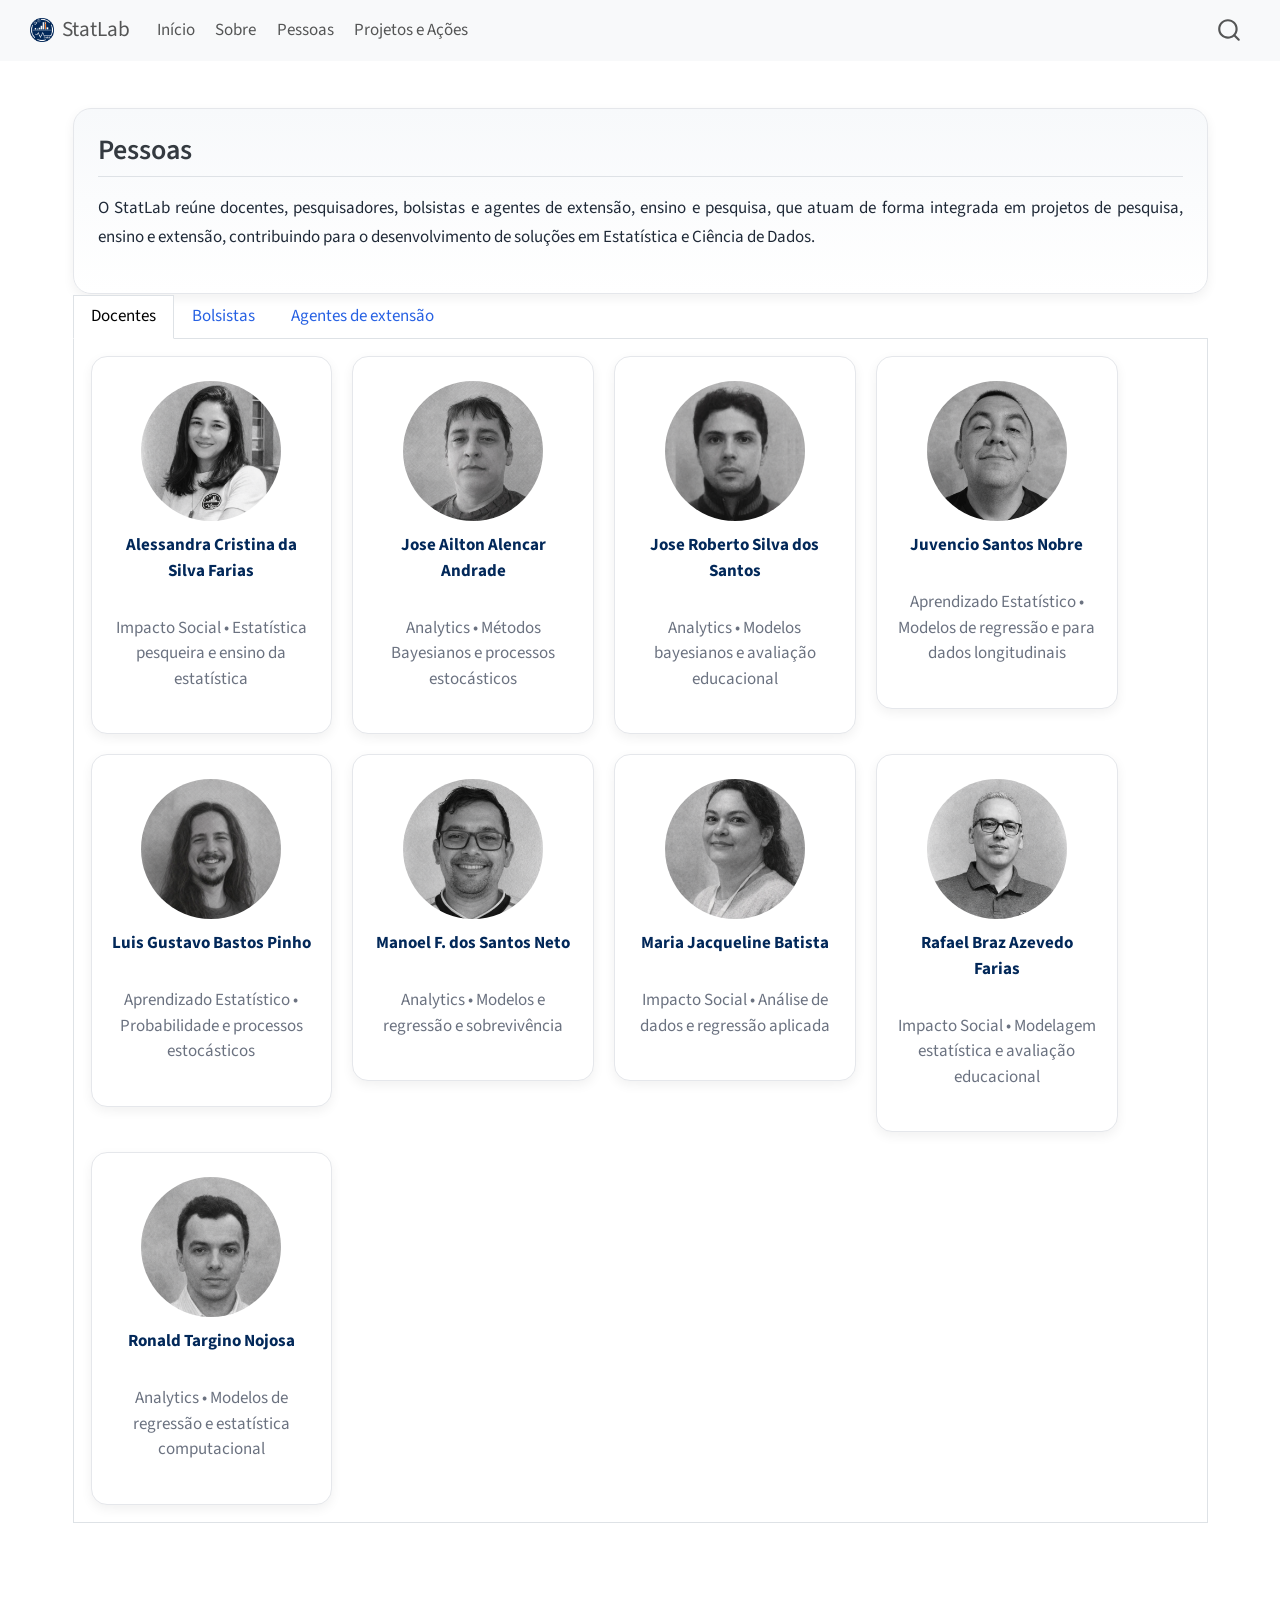
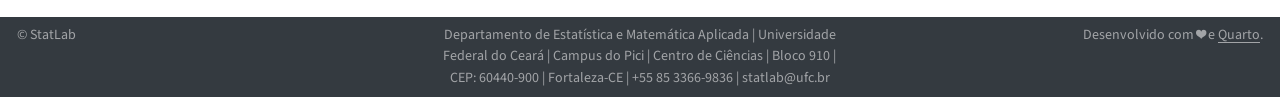
==== docs/pessoas/index.html @ c18453d3 "Projetos" ====
<!DOCTYPE html>
<html xmlns="http://www.w3.org/1999/xhtml" lang="pt" xml:lang="pt"><head>

<meta charset="utf-8">
<meta name="generator" content="quarto-1.8.23">

<meta name="viewport" content="width=device-width, initial-scale=1.0, user-scalable=yes">


<title>index – StatLab</title>
<style>
code{white-space: pre-wrap;}
span.smallcaps{font-variant: small-caps;}
div.columns{display: flex; gap: min(4vw, 1.5em);}
div.column{flex: auto; overflow-x: auto;}
div.hanging-indent{margin-left: 1.5em; text-indent: -1.5em;}
ul.task-list{list-style: none;}
ul.task-list li input[type="checkbox"] {
  width: 0.8em;
  margin: 0 0.8em 0.2em -1em; /* quarto-specific, see https://github.com/quarto-dev/quarto-cli/issues/4556 */ 
  vertical-align: middle;
}
</style>


<script src="../site_libs/quarto-nav/quarto-nav.js"></script>
<script src="../site_libs/quarto-nav/headroom.min.js"></script>
<script src="../site_libs/clipboard/clipboard.min.js"></script>
<script src="../site_libs/quarto-search/autocomplete.umd.js"></script>
<script src="../site_libs/quarto-search/fuse.min.js"></script>
<script src="../site_libs/quarto-search/quarto-search.js"></script>
<meta name="quarto:offset" content="../">
<link href="../StatLab_oficial.png" rel="icon" type="image/png">
<script src="../site_libs/quarto-html/quarto.js" type="module"></script>
<script src="../site_libs/quarto-html/tabsets/tabsets.js" type="module"></script>
<script src="../site_libs/quarto-html/axe/axe-check.js" type="module"></script>
<script src="../site_libs/quarto-html/popper.min.js"></script>
<script src="../site_libs/quarto-html/tippy.umd.min.js"></script>
<script src="../site_libs/quarto-html/anchor.min.js"></script>
<link href="../site_libs/quarto-html/tippy.css" rel="stylesheet">
<link href="../site_libs/quarto-html/quarto-syntax-highlighting-1fe81d0376b2c50856e68e651e390326.css" rel="stylesheet" id="quarto-text-highlighting-styles">
<script src="../site_libs/bootstrap/bootstrap.min.js"></script>
<link href="../site_libs/bootstrap/bootstrap-icons.css" rel="stylesheet">
<link href="../site_libs/bootstrap/bootstrap-e33620c5d4aaaa432088cc7e452d7606.min.css" rel="stylesheet" append-hash="true" id="quarto-bootstrap" data-mode="light">
<script id="quarto-search-options" type="application/json">{
  "location": "navbar",
  "copy-button": false,
  "collapse-after": 3,
  "panel-placement": "end",
  "type": "overlay",
  "limit": 50,
  "keyboard-shortcut": [
    "f",
    "/",
    "s"
  ],
  "show-item-context": false,
  "language": {
    "search-no-results-text": "Nenhum resultado",
    "search-matching-documents-text": "documentos correspondentes",
    "search-copy-link-title": "Copiar link para a busca",
    "search-hide-matches-text": "Esconder correspondências adicionais",
    "search-more-match-text": "mais correspondência neste documento",
    "search-more-matches-text": "mais correspondências neste documento",
    "search-clear-button-title": "Limpar",
    "search-text-placeholder": "",
    "search-detached-cancel-button-title": "Cancelar",
    "search-submit-button-title": "Enviar",
    "search-label": "Procurar"
  }
}</script>


<link rel="stylesheet" href="../styles.css">
</head>

<body class="nav-fixed quarto-light">

<div id="quarto-search-results"></div>
  <header id="quarto-header" class="headroom fixed-top">
    <nav class="navbar navbar-expand-lg " data-bs-theme="dark">
      <div class="navbar-container container-fluid">
      <div class="navbar-brand-container mx-auto">
    <a href="../index.html" class="navbar-brand navbar-brand-logo">
    <img src="../StatLab_oficial.png" alt="StatLab" class="navbar-logo light-content">
    <img src="../StatLab_oficial.png" alt="StatLab" class="navbar-logo dark-content">
    </a>
    <a class="navbar-brand" href="../index.html">
    <span class="navbar-title">StatLab</span>
    </a>
  </div>
            <div id="quarto-search" class="" title="Procurar"></div>
          <button class="navbar-toggler" type="button" data-bs-toggle="collapse" data-bs-target="#navbarCollapse" aria-controls="navbarCollapse" role="menu" aria-expanded="false" aria-label="Alternar de navegação" onclick="if (window.quartoToggleHeadroom) { window.quartoToggleHeadroom(); }">
  <span class="navbar-toggler-icon"></span>
</button>
          <div class="collapse navbar-collapse" id="navbarCollapse">
            <ul class="navbar-nav navbar-nav-scroll me-auto">
  <li class="nav-item">
    <a class="nav-link" href="../index.html"> 
<span class="menu-text">Início</span></a>
  </li>  
  <li class="nav-item">
    <a class="nav-link" href="../sobre/"> 
<span class="menu-text">Sobre</span></a>
  </li>  
  <li class="nav-item">
    <a class="nav-link" href="../pessoas/"> 
<span class="menu-text">Pessoas</span></a>
  </li>  
  <li class="nav-item">
    <a class="nav-link" href="../projects/"> 
<span class="menu-text">Projetos e Ações</span></a>
  </li>  
</ul>
          </div> <!-- /navcollapse -->
            <div class="quarto-navbar-tools">
</div>
      </div> <!-- /container-fluid -->
    </nav>
</header>
<!-- content -->
<div id="quarto-content" class="quarto-container page-columns page-rows-contents page-layout-full page-navbar">
<!-- sidebar -->
<!-- margin-sidebar -->
    
<!-- main -->
<main class="content column-page" id="quarto-document-content"><header id="title-block-header" class="quarto-title-block"></header>




<section id="pessoas" class="level2 bloco-destaque">
<h2 class="anchored" data-anchor-id="pessoas">Pessoas</h2>
<p id="para2">
O StatLab reúne docentes, pesquisadores, bolsistas e agentes de extensão, ensino e pesquisa, que atuam de forma integrada em projetos de pesquisa, ensino e extensão, contribuindo para o desenvolvimento de soluções em Estatística e Ciência de Dados.
</p>
</section>
<div class="tabset-margin-container"></div><div class="panel-tabset">
<ul class="nav nav-tabs" role="tablist"><li class="nav-item" role="presentation"><a class="nav-link active" id="tabset-1-1-tab" data-bs-toggle="tab" data-bs-target="#tabset-1-1" role="tab" aria-controls="tabset-1-1" aria-selected="true" href="">Docentes</a></li><li class="nav-item" role="presentation"><a class="nav-link" id="tabset-1-2-tab" data-bs-toggle="tab" data-bs-target="#tabset-1-2" role="tab" aria-controls="tabset-1-2" aria-selected="false" href="">Bolsistas</a></li><li class="nav-item" role="presentation"><a class="nav-link" id="tabset-1-3-tab" data-bs-toggle="tab" data-bs-target="#tabset-1-3" role="tab" aria-controls="tabset-1-3" aria-selected="false" href="">Agentes de extensão</a></li></ul>
<div class="tab-content">
<div id="tabset-1-1" class="tab-pane active" role="tabpanel" aria-labelledby="tabset-1-1-tab">
<div class="grid">
<div class="g-col-3 membro-card">
<p><img src="images/Alessandra_PB.png" class="img-fluid" style="width:100.0%"> <strong>Alessandra Cristina da Silva Farias</strong><br>
Impacto Social • Estatística pesqueira e ensino da estatística</p>
</div>
<div class="g-col-3 membro-card">
<p><img src="images/Ailton_PB.png" class="img-fluid" style="width:100.0%"> <strong>Jose Ailton Alencar Andrade</strong><br>
Analytics • Métodos Bayesianos e processos estocásticos</p>
</div>
<div class="g-col-3 membro-card">
<p><img src="images/Roberto_PB.png" class="img-fluid" style="width:100.0%"> <strong>Jose Roberto Silva dos Santos</strong><br>
Analytics • Modelos bayesianos e avaliação educacional</p>
</div>
<div class="g-col-3 membro-card">
<p><img src="images/Juvencio_PB.png" class="img-fluid" style="width:100.0%"> <strong>Juvencio Santos Nobre</strong><br>
Aprendizado Estatístico • Modelos de regressão e para dados longitudinais</p>
</div>
<div class="g-col-3 membro-card">
<p><img src="images/Gustavo_PB.png" class="img-fluid" style="width:100.0%"> <strong>Luis Gustavo Bastos Pinho</strong><br>
Aprendizado Estatístico • Probabilidade e processos estocásticos</p>
</div>
<div class="g-col-3 membro-card">
<p><img src="images/Manoel_PB.png" class="img-fluid" style="width:100.0%"> <strong>Manoel F. dos Santos Neto</strong><br>
Analytics • Modelos e regressão e sobrevivência</p>
</div>
<div class="g-col-3 membro-card">
<p><img src="images/Jacqueline_PB.png" class="img-fluid" style="width:100.0%"> <strong>Maria Jacqueline Batista</strong><br>
Impacto Social • Análise de dados e regressão aplicada</p>
</div>
<div class="g-col-3 membro-card">
<p><img src="images/Rafael_PB.png" class="img-fluid" style="width:100.0%"> <strong>Rafael Braz Azevedo Farias</strong><br>
Impacto Social • Modelagem estatística e avaliação educacional</p>
</div>
<div class="g-col-3 membro-card">
<p><img src="images/Ronald_PB.png" class="img-fluid" style="width:100.0%"> <strong>Ronald Targino Nojosa</strong><br>
Analytics • Modelos de regressão e estatística computacional</p>
</div>
</div>
</div>
<div id="tabset-1-2" class="tab-pane" role="tabpanel" aria-labelledby="tabset-1-2-tab">
<div class="grid">
<div class="g-col-3 membro-card">
<p><img src="images/fotopadrao.png" class="img-fluid" style="width:100.0%"> <strong>Nome do aluno 1</strong><br>
Bolsista • Projeto</p>
</div>
<div class="g-col-3 membro-card">
<p><img src="images/fotopadrao.png" class="img-fluid" style="width:100.0%"> <strong>Nome do aluno 2</strong><br>
Bolsista • Projeto</p>
</div>
<div class="g-col-3 membro-card">
<p><img src="images/fotopadrao.png" class="img-fluid" style="width:100.0%"> <strong>Nome do aluno 3</strong><br>
Bolsista • Projeto</p>
</div>
<div class="g-col-3 membro-card">
<p><img src="images/fotopadrao.png" class="img-fluid" style="width:100.0%"> <strong>Nome do aluno 4</strong><br>
Bolsista • Projeto</p>
</div>
</div>
</div>
<div id="tabset-1-3" class="tab-pane" role="tabpanel" aria-labelledby="tabset-1-3-tab">
<div class="grid">
<div class="g-col-3 membro-card">
<p><img src="images/fotopadrao.png" class="img-fluid" style="width:100.0%"> <strong>Nome agente 1</strong><br>
Colaborador</p>
</div>
<div class="g-col-3 membro-card">
<p><img src="images/fotopadrao.png" class="img-fluid" style="width:100.0%"> <strong>Nome agente 2</strong><br>
Agente</p>
</div>
<div class="g-col-3 membro-card">
<p><img src="images/fotopadrao.png" class="img-fluid" style="width:100.0%"> <strong>Nome agente 3</strong><br>
Agente</p>
</div>
<div class="g-col-3 membro-card">
<p><img src="images/fotopadrao.png" class="img-fluid" style="width:100.0%"> <strong>Nome agente 4</strong><br>
Agente</p>
</div>
</div>
</div>
</div>
</div>



</main> <!-- /main -->
<script id="quarto-html-after-body" type="application/javascript">
  window.document.addEventListener("DOMContentLoaded", function (event) {
    const icon = "";
    const anchorJS = new window.AnchorJS();
    anchorJS.options = {
      placement: 'right',
      icon: icon
    };
    anchorJS.add('.anchored');
    const isCodeAnnotation = (el) => {
      for (const clz of el.classList) {
        if (clz.startsWith('code-annotation-')) {                     
          return true;
        }
      }
      return false;
    }
    const onCopySuccess = function(e) {
      // button target
      const button = e.trigger;
      // don't keep focus
      button.blur();
      // flash "checked"
      button.classList.add('code-copy-button-checked');
      var currentTitle = button.getAttribute("title");
      button.setAttribute("title", "Copiada");
      let tooltip;
      if (window.bootstrap) {
        button.setAttribute("data-bs-toggle", "tooltip");
        button.setAttribute("data-bs-placement", "left");
        button.setAttribute("data-bs-title", "Copiada");
        tooltip = new bootstrap.Tooltip(button, 
          { trigger: "manual", 
            customClass: "code-copy-button-tooltip",
            offset: [0, -8]});
        tooltip.show();    
      }
      setTimeout(function() {
        if (tooltip) {
          tooltip.hide();
          button.removeAttribute("data-bs-title");
          button.removeAttribute("data-bs-toggle");
          button.removeAttribute("data-bs-placement");
        }
        button.setAttribute("title", currentTitle);
        button.classList.remove('code-copy-button-checked');
      }, 1000);
      // clear code selection
      e.clearSelection();
    }
    const getTextToCopy = function(trigger) {
      const outerScaffold = trigger.parentElement.cloneNode(true);
      const codeEl = outerScaffold.querySelector('code');
      for (const childEl of codeEl.children) {
        if (isCodeAnnotation(childEl)) {
          childEl.remove();
        }
      }
      return codeEl.innerText;
    }
    const clipboard = new window.ClipboardJS('.code-copy-button:not([data-in-quarto-modal])', {
      text: getTextToCopy
    });
    clipboard.on('success', onCopySuccess);
    if (window.document.getElementById('quarto-embedded-source-code-modal')) {
      const clipboardModal = new window.ClipboardJS('.code-copy-button[data-in-quarto-modal]', {
        text: getTextToCopy,
        container: window.document.getElementById('quarto-embedded-source-code-modal')
      });
      clipboardModal.on('success', onCopySuccess);
    }
      var localhostRegex = new RegExp(/^(?:http|https):\/\/localhost\:?[0-9]*\//);
      var mailtoRegex = new RegExp(/^mailto:/);
        var filterRegex = new RegExp('/' + window.location.host + '/');
      var isInternal = (href) => {
          return filterRegex.test(href) || localhostRegex.test(href) || mailtoRegex.test(href);
      }
      // Inspect non-navigation links and adorn them if external
     var links = window.document.querySelectorAll('a[href]:not(.nav-link):not(.navbar-brand):not(.toc-action):not(.sidebar-link):not(.sidebar-item-toggle):not(.pagination-link):not(.no-external):not([aria-hidden]):not(.dropdown-item):not(.quarto-navigation-tool):not(.about-link)');
      for (var i=0; i<links.length; i++) {
        const link = links[i];
        if (!isInternal(link.href)) {
          // undo the damage that might have been done by quarto-nav.js in the case of
          // links that we want to consider external
          if (link.dataset.originalHref !== undefined) {
            link.href = link.dataset.originalHref;
          }
        }
      }
    function tippyHover(el, contentFn, onTriggerFn, onUntriggerFn) {
      const config = {
        allowHTML: true,
        maxWidth: 500,
        delay: 100,
        arrow: false,
        appendTo: function(el) {
            return el.parentElement;
        },
        interactive: true,
        interactiveBorder: 10,
        theme: 'quarto',
        placement: 'bottom-start',
      };
      if (contentFn) {
        config.content = contentFn;
      }
      if (onTriggerFn) {
        config.onTrigger = onTriggerFn;
      }
      if (onUntriggerFn) {
        config.onUntrigger = onUntriggerFn;
      }
      window.tippy(el, config); 
    }
    const noterefs = window.document.querySelectorAll('a[role="doc-noteref"]');
    for (var i=0; i<noterefs.length; i++) {
      const ref = noterefs[i];
      tippyHover(ref, function() {
        // use id or data attribute instead here
        let href = ref.getAttribute('data-footnote-href') || ref.getAttribute('href');
        try { href = new URL(href).hash; } catch {}
        const id = href.replace(/^#\/?/, "");
        const note = window.document.getElementById(id);
        if (note) {
          return note.innerHTML;
        } else {
          return "";
        }
      });
    }
    const xrefs = window.document.querySelectorAll('a.quarto-xref');
    const processXRef = (id, note) => {
      // Strip column container classes
      const stripColumnClz = (el) => {
        el.classList.remove("page-full", "page-columns");
        if (el.children) {
          for (const child of el.children) {
            stripColumnClz(child);
          }
        }
      }
      stripColumnClz(note)
      if (id === null || id.startsWith('sec-')) {
        // Special case sections, only their first couple elements
        const container = document.createElement("div");
        if (note.children && note.children.length > 2) {
          container.appendChild(note.children[0].cloneNode(true));
          for (let i = 1; i < note.children.length; i++) {
            const child = note.children[i];
            if (child.tagName === "P" && child.innerText === "") {
              continue;
            } else {
              container.appendChild(child.cloneNode(true));
              break;
            }
          }
          if (window.Quarto?.typesetMath) {
            window.Quarto.typesetMath(container);
          }
          return container.innerHTML
        } else {
          if (window.Quarto?.typesetMath) {
            window.Quarto.typesetMath(note);
          }
          return note.innerHTML;
        }
      } else {
        // Remove any anchor links if they are present
        const anchorLink = note.querySelector('a.anchorjs-link');
        if (anchorLink) {
          anchorLink.remove();
        }
        if (window.Quarto?.typesetMath) {
          window.Quarto.typesetMath(note);
        }
        if (note.classList.contains("callout")) {
          return note.outerHTML;
        } else {
          return note.innerHTML;
        }
      }
    }
    for (var i=0; i<xrefs.length; i++) {
      const xref = xrefs[i];
      tippyHover(xref, undefined, function(instance) {
        instance.disable();
        let url = xref.getAttribute('href');
        let hash = undefined; 
        if (url.startsWith('#')) {
          hash = url;
        } else {
          try { hash = new URL(url).hash; } catch {}
        }
        if (hash) {
          const id = hash.replace(/^#\/?/, "");
          const note = window.document.getElementById(id);
          if (note !== null) {
            try {
              const html = processXRef(id, note.cloneNode(true));
              instance.setContent(html);
            } finally {
              instance.enable();
              instance.show();
            }
          } else {
            // See if we can fetch this
            fetch(url.split('#')[0])
            .then(res => res.text())
            .then(html => {
              const parser = new DOMParser();
              const htmlDoc = parser.parseFromString(html, "text/html");
              const note = htmlDoc.getElementById(id);
              if (note !== null) {
                const html = processXRef(id, note);
                instance.setContent(html);
              } 
            }).finally(() => {
              instance.enable();
              instance.show();
            });
          }
        } else {
          // See if we can fetch a full url (with no hash to target)
          // This is a special case and we should probably do some content thinning / targeting
          fetch(url)
          .then(res => res.text())
          .then(html => {
            const parser = new DOMParser();
            const htmlDoc = parser.parseFromString(html, "text/html");
            const note = htmlDoc.querySelector('main.content');
            if (note !== null) {
              // This should only happen for chapter cross references
              // (since there is no id in the URL)
              // remove the first header
              if (note.children.length > 0 && note.children[0].tagName === "HEADER") {
                note.children[0].remove();
              }
              const html = processXRef(null, note);
              instance.setContent(html);
            } 
          }).finally(() => {
            instance.enable();
            instance.show();
          });
        }
      }, function(instance) {
      });
    }
        let selectedAnnoteEl;
        const selectorForAnnotation = ( cell, annotation) => {
          let cellAttr = 'data-code-cell="' + cell + '"';
          let lineAttr = 'data-code-annotation="' +  annotation + '"';
          const selector = 'span[' + cellAttr + '][' + lineAttr + ']';
          return selector;
        }
        const selectCodeLines = (annoteEl) => {
          const doc = window.document;
          const targetCell = annoteEl.getAttribute("data-target-cell");
          const targetAnnotation = annoteEl.getAttribute("data-target-annotation");
          const annoteSpan = window.document.querySelector(selectorForAnnotation(targetCell, targetAnnotation));
          const lines = annoteSpan.getAttribute("data-code-lines").split(",");
          const lineIds = lines.map((line) => {
            return targetCell + "-" + line;
          })
          let top = null;
          let height = null;
          let parent = null;
          if (lineIds.length > 0) {
              //compute the position of the single el (top and bottom and make a div)
              const el = window.document.getElementById(lineIds[0]);
              top = el.offsetTop;
              height = el.offsetHeight;
              parent = el.parentElement.parentElement;
            if (lineIds.length > 1) {
              const lastEl = window.document.getElementById(lineIds[lineIds.length - 1]);
              const bottom = lastEl.offsetTop + lastEl.offsetHeight;
              height = bottom - top;
            }
            if (top !== null && height !== null && parent !== null) {
              // cook up a div (if necessary) and position it 
              let div = window.document.getElementById("code-annotation-line-highlight");
              if (div === null) {
                div = window.document.createElement("div");
                div.setAttribute("id", "code-annotation-line-highlight");
                div.style.position = 'absolute';
                parent.appendChild(div);
              }
              div.style.top = top - 2 + "px";
              div.style.height = height + 4 + "px";
              div.style.left = 0;
              let gutterDiv = window.document.getElementById("code-annotation-line-highlight-gutter");
              if (gutterDiv === null) {
                gutterDiv = window.document.createElement("div");
                gutterDiv.setAttribute("id", "code-annotation-line-highlight-gutter");
                gutterDiv.style.position = 'absolute';
                const codeCell = window.document.getElementById(targetCell);
                const gutter = codeCell.querySelector('.code-annotation-gutter');
                gutter.appendChild(gutterDiv);
              }
              gutterDiv.style.top = top - 2 + "px";
              gutterDiv.style.height = height + 4 + "px";
            }
            selectedAnnoteEl = annoteEl;
          }
        };
        const unselectCodeLines = () => {
          const elementsIds = ["code-annotation-line-highlight", "code-annotation-line-highlight-gutter"];
          elementsIds.forEach((elId) => {
            const div = window.document.getElementById(elId);
            if (div) {
              div.remove();
            }
          });
          selectedAnnoteEl = undefined;
        };
          // Handle positioning of the toggle
      window.addEventListener(
        "resize",
        throttle(() => {
          elRect = undefined;
          if (selectedAnnoteEl) {
            selectCodeLines(selectedAnnoteEl);
          }
        }, 10)
      );
      function throttle(fn, ms) {
      let throttle = false;
      let timer;
        return (...args) => {
          if(!throttle) { // first call gets through
              fn.apply(this, args);
              throttle = true;
          } else { // all the others get throttled
              if(timer) clearTimeout(timer); // cancel #2
              timer = setTimeout(() => {
                fn.apply(this, args);
                timer = throttle = false;
              }, ms);
          }
        };
      }
        // Attach click handler to the DT
        const annoteDls = window.document.querySelectorAll('dt[data-target-cell]');
        for (const annoteDlNode of annoteDls) {
          annoteDlNode.addEventListener('click', (event) => {
            const clickedEl = event.target;
            if (clickedEl !== selectedAnnoteEl) {
              unselectCodeLines();
              const activeEl = window.document.querySelector('dt[data-target-cell].code-annotation-active');
              if (activeEl) {
                activeEl.classList.remove('code-annotation-active');
              }
              selectCodeLines(clickedEl);
              clickedEl.classList.add('code-annotation-active');
            } else {
              // Unselect the line
              unselectCodeLines();
              clickedEl.classList.remove('code-annotation-active');
            }
          });
        }
    const findCites = (el) => {
      const parentEl = el.parentElement;
      if (parentEl) {
        const cites = parentEl.dataset.cites;
        if (cites) {
          return {
            el,
            cites: cites.split(' ')
          };
        } else {
          return findCites(el.parentElement)
        }
      } else {
        return undefined;
      }
    };
    var bibliorefs = window.document.querySelectorAll('a[role="doc-biblioref"]');
    for (var i=0; i<bibliorefs.length; i++) {
      const ref = bibliorefs[i];
      const citeInfo = findCites(ref);
      if (citeInfo) {
        tippyHover(citeInfo.el, function() {
          var popup = window.document.createElement('div');
          citeInfo.cites.forEach(function(cite) {
            var citeDiv = window.document.createElement('div');
            citeDiv.classList.add('hanging-indent');
            citeDiv.classList.add('csl-entry');
            var biblioDiv = window.document.getElementById('ref-' + cite);
            if (biblioDiv) {
              citeDiv.innerHTML = biblioDiv.innerHTML;
            }
            popup.appendChild(citeDiv);
          });
          return popup.innerHTML;
        });
      }
    }
  });
  </script>
</div> <!-- /content -->
<footer class="footer">
  <div class="nav-footer">
    <div class="nav-footer-left">
<p>© StatLab</p>
</div>   
    <div class="nav-footer-center">
<p>Departamento de Estatística e Matemática Aplicada | Universidade Federal do Ceará | Campus do Pici | Centro de Ciências | Bloco 910 | CEP: 60440-900 | Fortaleza-CE | +55 85 3366-9836 | statlab@ufc.br</p>
</div>
    <div class="nav-footer-right">
<p>Desenvolvido com ❤️ e <a href="https://quarto.org/">Quarto</a>.</p>
</div>
  </div>
</footer>




</body></html>
---- docs/site_libs/quarto-html/tippy.css ----
.tippy-box[data-animation=fade][data-state=hidden]{opacity:0}[data-tippy-root]{max-width:calc(100vw - 10px)}.tippy-box{position:relative;background-color:#333;color:#fff;border-radius:4px;font-size:14px;line-height:1.4;white-space:normal;outline:0;transition-property:transform,visibility,opacity}.tippy-box[data-placement^=top]>.tippy-arrow{bottom:0}.tippy-box[data-placement^=top]>.tippy-arrow:before{bottom:-7px;left:0;border-width:8px 8px 0;border-top-color:initial;transform-origin:center top}.tippy-box[data-placement^=bottom]>.tippy-arrow{top:0}.tippy-box[data-placement^=bottom]>.tippy-arrow:before{top:-7px;left:0;border-width:0 8px 8px;border-bottom-color:initial;transform-origin:center bottom}.tippy-box[data-placement^=left]>.tippy-arrow{right:0}.tippy-box[data-placement^=left]>.tippy-arrow:before{border-width:8px 0 8px 8px;border-left-color:initial;right:-7px;transform-origin:center left}.tippy-box[data-placement^=right]>.tippy-arrow{left:0}.tippy-box[data-placement^=right]>.tippy-arrow:before{left:-7px;border-width:8px 8px 8px 0;border-right-color:initial;transform-origin:center right}.tippy-box[data-inertia][data-state=visible]{transition-timing-function:cubic-bezier(.54,1.5,.38,1.11)}.tippy-arrow{width:16px;height:16px;color:#333}.tippy-arrow:before{content:"";position:absolute;border-color:transparent;border-style:solid}.tippy-content{position:relative;padding:5px 9px;z-index:1}
---- docs/site_libs/quarto-html/quarto-syntax-highlighting-1fe81d0376b2c50856e68e651e390326.css ----
/* quarto syntax highlight colors */
:root {
  --quarto-hl-ot-color: #003B4F;
  --quarto-hl-at-color: #657422;
  --quarto-hl-ss-color: #20794D;
  --quarto-hl-an-color: #5E5E5E;
  --quarto-hl-fu-color: #4758AB;
  --quarto-hl-st-color: #20794D;
  --quarto-hl-cf-color: #003B4F;
  --quarto-hl-op-color: #5E5E5E;
  --quarto-hl-er-color: #AD0000;
  --quarto-hl-bn-color: #AD0000;
  --quarto-hl-al-color: #AD0000;
  --quarto-hl-va-color: #111111;
  --quarto-hl-bu-color: inherit;
  --quarto-hl-ex-color: inherit;
  --quarto-hl-pp-color: #AD0000;
  --quarto-hl-in-color: #5E5E5E;
  --quarto-hl-vs-color: #20794D;
  --quarto-hl-wa-color: #5E5E5E;
  --quarto-hl-do-color: #5E5E5E;
  --quarto-hl-im-color: #00769E;
  --quarto-hl-ch-color: #20794D;
  --quarto-hl-dt-color: #AD0000;
  --quarto-hl-fl-color: #AD0000;
  --quarto-hl-co-color: #5E5E5E;
  --quarto-hl-cv-color: #5E5E5E;
  --quarto-hl-cn-color: #8f5902;
  --quarto-hl-sc-color: #5E5E5E;
  --quarto-hl-dv-color: #AD0000;
  --quarto-hl-kw-color: #003B4F;
}

/* other quarto variables */
:root {
  --quarto-font-monospace: SFMono-Regular, Menlo, Monaco, Consolas, "Liberation Mono", "Courier New", monospace;
}

/* syntax highlight based on Pandoc's rules */
pre > code.sourceCode > span {
  color: #003B4F;
}

code.sourceCode > span {
  color: #003B4F;
}

div.sourceCode,
div.sourceCode pre.sourceCode {
  color: #003B4F;
}

/* Normal */
code span {
  color: #003B4F;
}

/* Alert */
code span.al {
  color: #AD0000;
  font-style: inherit;
}

/* Annotation */
code span.an {
  color: #5E5E5E;
  font-style: inherit;
}

/* Attribute */
code span.at {
  color: #657422;
  font-style: inherit;
}

/* BaseN */
code span.bn {
  color: #AD0000;
  font-style: inherit;
}

/* BuiltIn */
code span.bu {
  font-style: inherit;
}

/* ControlFlow */
code span.cf {
  color: #003B4F;
  font-weight: bold;
  font-style: inherit;
}

/* Char */
code span.ch {
  color: #20794D;
  font-style: inherit;
}

/* Constant */
code span.cn {
  color: #8f5902;
  font-style: inherit;
}

/* Comment */
code span.co {
  color: #5E5E5E;
  font-style: inherit;
}

/* CommentVar */
code span.cv {
  color: #5E5E5E;
  font-style: italic;
}

/* Documentation */
code span.do {
  color: #5E5E5E;
  font-style: italic;
}

/* DataType */
code span.dt {
  color: #AD0000;
  font-style: inherit;
}

/* DecVal */
code span.dv {
  color: #AD0000;
  font-style: inherit;
}

/* Error */
code span.er {
  color: #AD0000;
  font-style: inherit;
}

/* Extension */
code span.ex {
  font-style: inherit;
}

/* Float */
code span.fl {
  color: #AD0000;
  font-style: inherit;
}

/* Function */
code span.fu {
  color: #4758AB;
  font-style: inherit;
}

/* Import */
code span.im {
  color: #00769E;
  font-style: inherit;
}

/* Information */
code span.in {
  color: #5E5E5E;
  font-style: inherit;
}

/* Keyword */
code span.kw {
  color: #003B4F;
  font-weight: bold;
  font-style: inherit;
}

/* Operator */
code span.op {
  color: #5E5E5E;
  font-style: inherit;
}

/* Other */
code span.ot {
  color: #003B4F;
  font-style: inherit;
}

/* Preprocessor */
code span.pp {
  color: #AD0000;
  font-style: inherit;
}

/* SpecialChar */
code span.sc {
  color: #5E5E5E;
  font-style: inherit;
}

/* SpecialString */
code span.ss {
  color: #20794D;
  font-style: inherit;
}

/* String */
code span.st {
  color: #20794D;
  font-style: inherit;
}

/* Variable */
code span.va {
  color: #111111;
  font-style: inherit;
}

/* VerbatimString */
code span.vs {
  color: #20794D;
  font-style: inherit;
}

/* Warning */
code span.wa {
  color: #5E5E5E;
  font-style: italic;
}

.prevent-inlining {
  content: "</";
}

/*# sourceMappingURL=0962dd5d778b71b9c38e7b9c80c0f202.css.map */
---- docs/styles.css ----
/* =========================
   CSS STYLES — STATLAB
   ========================= */


/* =========================
   1. PALETA BASE
   ========================= */

:root {
  --statlab-blue: #022859;
  --statlab-orange: #F66B0E;

  --text-primary: #1F2937;
  --text-secondary: #6B7280;
  --text-muted: #8A8490;

  --bg-white: #FFFFFF;
  --bg-light: #F7F9FB;
  --bg-soft-blue: #EFF6FF;
  --bg-soft-orange: #FFF7ED;
  --bg-soft-yellow: #FFFBEB;
  --bg-soft-green: #ECFDF5;

  --border-light: #E5E7EB;
  --border-blue: #2563EB;
  --border-orange: #F66B0E;
  --border-yellow: #F59E0B;
  --border-green: #16A34A;

  --shadow-soft: 0 4px 12px rgba(0, 0, 0, 0.06);
  --shadow-hover: 0 8px 22px rgba(0, 0, 0, 0.10);

  --radius-sm: 12px;
  --radius-md: 16px;
  --radius-lg: 18px;

  --transition-default: all 0.3s ease;
}


/* =========================
   2. TEXTOS
   ========================= */

#para1 {
  color: var(--text-muted);
  text-align: justify;
  line-height: 1.7;
}

#para2 {
  color: var(--text-primary);
  text-align: justify;
  line-height: 1.7;
}

.test h2 {
  text-align: center;
  color: var(--statlab-blue);
}

.frase-institucional {
  margin-top: 10px;
  font-weight: 600;
  color: var(--statlab-blue);
}


/* =========================
   3. GRID E LAYOUT
   ========================= */

.grid {
  display: flex;
  flex-wrap: wrap;
  gap: 20px;
}

.g-col-3 {
  flex: 0 0 22%;
  text-align: center;
}

.g-col-3 img {
  border-radius: 50%;
}


/* =========================
   4. BLOCOS INSTITUCIONAIS
   ========================= */

.bloco-claro {
  background: var(--bg-light);
  border-radius: var(--radius-lg);
  padding: 24px;
}

.bloco-destaque {
  background: linear-gradient(180deg, #F7F9FB 0%, #FFFFFF 100%);
  border: 1px solid var(--border-light);
  border-radius: var(--radius-lg);
  padding: 24px;
  box-shadow: var(--shadow-soft);
}


/* =========================
   5. AVISOS E DESTAQUES
   ========================= */

.aviso-info,
.aviso-alerta,
.aviso-sucesso,
.aviso-destaque {
  padding: 16px 18px;
  margin: 18px 0;
  border-radius: var(--radius-md);
  border-left: 5px solid;
  line-height: 1.65;
  box-shadow: var(--shadow-soft);
}

.aviso-info {
  background: var(--bg-soft-blue);
  border-left-color: var(--border-blue);
  color: #1E3A8A;
}

.aviso-alerta {
  background: var(--bg-soft-yellow);
  border-left-color: var(--border-yellow);
  color: #92400E;
}

.aviso-sucesso {
  background: var(--bg-soft-green);
  border-left-color: var(--border-green);
  color: #166534;
}

.aviso-destaque {
  background: var(--bg-soft-orange);
  border-left-color: var(--border-orange);
  color: #9A3412;
}

.aviso-info strong,
.aviso-alerta strong,
.aviso-sucesso strong,
.aviso-destaque strong {
  display: inline-block;
  margin-bottom: 4px;
  font-weight: 700;
}


/* =========================
   6. LINKS E BOTÕES
   ========================= */

.link-statlab {
  color: var(--statlab-blue);
  text-decoration: none;
  font-weight: 600;
  transition: var(--transition-default);
}

.link-statlab:hover {
  color: var(--statlab-orange);
}

.botao-statlab {
  display: inline-block;
  padding: 10px 18px;
  background: var(--statlab-orange);
  color: var(--bg-white);
  border-radius: var(--radius-sm);
  text-decoration: none;
  font-weight: 600;
  transition: var(--transition-default);
}

.botao-statlab:hover {
  background: #E85D04;
  color: var(--bg-white);
  transform: translateY(-2px);
}


/* =========================
   7. ITENS E CARDS DE APOIO
   ========================= */

.apoio-item {
  text-align: center;
  padding: 20px;
}

.apoio-item img {
  max-width: 180px;
  max-height: 90px;
  object-fit: contain;
  filter: grayscale(100%);
  opacity: 0.8;
  transition: var(--transition-default);
}

.apoio-item img:hover {
  filter: grayscale(0%);
  opacity: 1;
  transform: scale(1.04);
}

.apoio-card {
  display: flex;
  align-items: center;
  justify-content: center;
  height: 140px;
  padding: 20px;
  border-radius: var(--radius-md);
  background: var(--bg-white);
  border: 1px solid var(--border-light);
  box-shadow: var(--shadow-soft);
  transition: var(--transition-default);
  text-decoration: none;
}

.apoio-card img {
  max-width: 140px;
  max-height: 70px;
  object-fit: contain;
  filter: grayscale(100%);
  opacity: 0.75;
  transition: var(--transition-default);
}

.apoio-card:hover {
  transform: translateY(-4px);
  box-shadow: var(--shadow-hover);
  border-color: rgba(2, 40, 89, 0.12);
}

.apoio-card:hover img {
  filter: grayscale(0%);
  opacity: 1;
}


/* =========================
   8. CARDS DE PESSOAS
   ========================= */

.membro-card {
  background: var(--bg-white);
  border: 1px solid var(--border-light);
  border-radius: var(--radius-md);
  padding: 24px 20px;
  box-shadow: var(--shadow-soft);
  transition: var(--transition-default);
  text-align: center;
  height: 100%;
}

.membro-card:hover {
  transform: translateY(-4px);
  box-shadow: var(--shadow-hover);
}

.membro-card img {
  width: 100%;
  max-width: 140px;
  aspect-ratio: 1 / 1;
  object-fit: cover;
  object-position: center top;  /* ← adicionar aqui */
  border-radius: 50%;
  margin-bottom: 12px;
}

.membro-card strong {
  display: block;
  color: var(--statlab-blue);
  margin-bottom: 6px;
}

.membro-card p,
.membro-card span {
  color: var(--text-secondary);
  line-height: 1.5;
}

/* =========================
   9. PROJETOS E AÇÕES
   ========================= */

.projects-grid {
  display: grid;
  grid-template-columns: 1fr;
  gap: 16px;
}

.project-card {
  background: var(--bg-white);
  border-radius: var(--radius-md);
  padding: 18px 20px;
  box-shadow: var(--shadow-soft);
  transition: var(--transition-default);
  border-left: 5px solid var(--statlab-orange);
  cursor: pointer;
}

.project-card:hover {
  transform: translateY(-4px);
  box-shadow: var(--shadow-hover);
}

.project-title {
  font-weight: 600;
  font-size: 1.05em;
  display: flex;
  align-items: center;
  gap: 10px;
}

.project-icon {
  font-size: 1.2em;
}

.project-desc {
  margin-top: 10px;
  color: var(--text-secondary);
  line-height: 1.6;
  max-height: 0;
  overflow: hidden;
  transition: max-height 0.35s ease;
}

.project-card.active .project-desc {
  max-height: 800px;
}

.project-link {
  margin-top: 12px;
}

.project-link a {
  display: inline-block;
  font-size: 0.95em;
}

.project-link a:hover {
  text-decoration: underline;
}

.project-extensao {
  border-left-color: var(--statlab-orange);
}

.project-ensino {
  border-left-color: var(--border-blue);
}

.project-pesquisa {
  border-left-color: var(--border-green);
}

/* =========================
   10. GRUPOS DE PESQUISA
   ========================= */

.group-grid {
  display: grid;
  grid-template-columns: 1fr;
  gap: 12px;
}

.group-card {
  padding: 16px 18px;
  border-radius: var(--radius-sm);
  background: var(--bg-white);
  box-shadow: var(--shadow-soft);
  transition: var(--transition-default);
  border-left: 5px solid var(--statlab-blue);
}

.group-card:hover {
  transform: translateY(-3px);
  box-shadow: var(--shadow-hover);
}

.group-title {
  font-weight: 600;
  font-size: 1.05em;
  display: flex;
  align-items: center;
  gap: 10px;
}

.group-link {
  margin-top: 6px;
  font-size: 0.95em;
}

.group-link a {
  text-decoration: none;
  color: var(--statlab-blue);
}

.group-link a:hover {
  color: var(--statlab-orange);
}


/* =========================
   11. PUBLICAÇÕES
   ========================= */

.highlight-section {
  margin-bottom: 25px;
}

.highlight-title {
  font-size: 1.2em;
  font-weight: 600;
  margin-bottom: 10px;
  color: var(--statlab-blue);
}

.highlight-card,
.pub-card {
  padding: 14px 16px;
  border-radius: var(--radius-sm);
  background: var(--bg-white);
  margin-bottom: 10px;
  box-shadow: var(--shadow-soft);
}

.highlight-card {
  border-left: 5px solid var(--statlab-orange);
}

.badge {
  display: inline-block;
  padding: 4px 8px;
  border-radius: 6px;
  font-size: 0.75em;
  font-weight: 600;
  margin-right: 5px;
}

.A1 { background: #1e7e34; color: white; }
.A2 { background: #2c7be5; color: white; }
.A3 { background: #17a2b8; color: white; }
.A4 { background: #6f42c1; color: white; }
.B1 { background: #fd7e14; color: white; }
.B2 { background: #ffc107; color: black; }
.B3 { background: #6c757d; color: white; }
.C  { background: #343a40; color: white; }

.search-box {
  width: 100%;
  padding: 10px 12px;
  margin: 10px 0 14px 0;
  border-radius: 8px;
  border: 1px solid var(--border-light);
}


/* =========================
   12. RESPONSIVIDADE
   ========================= */

@media (max-width: 992px) {
  .g-col-3 {
    flex: 0 0 47%;
  }
}

@media (max-width: 576px) {
  .grid {
    gap: 16px;
  }

  .g-col-3 {
    flex: 0 0 100%;
  }

  .apoio-card {
    height: 120px;
    padding: 16px;
  }

  .apoio-card img {
    max-width: 120px;
    max-height: 60px;
  }

  .apoio-item img {
    max-width: 150px;
    max-height: 80px;
  }

  .aviso-info,
  .aviso-alerta,
  .aviso-sucesso,
  .aviso-destaque,
  .bloco-claro,
  .bloco-destaque,
  .membro-card,
  .project-card,
  .group-card,
  .highlight-card,
  .pub-card {
    padding: 16px;
  }
}
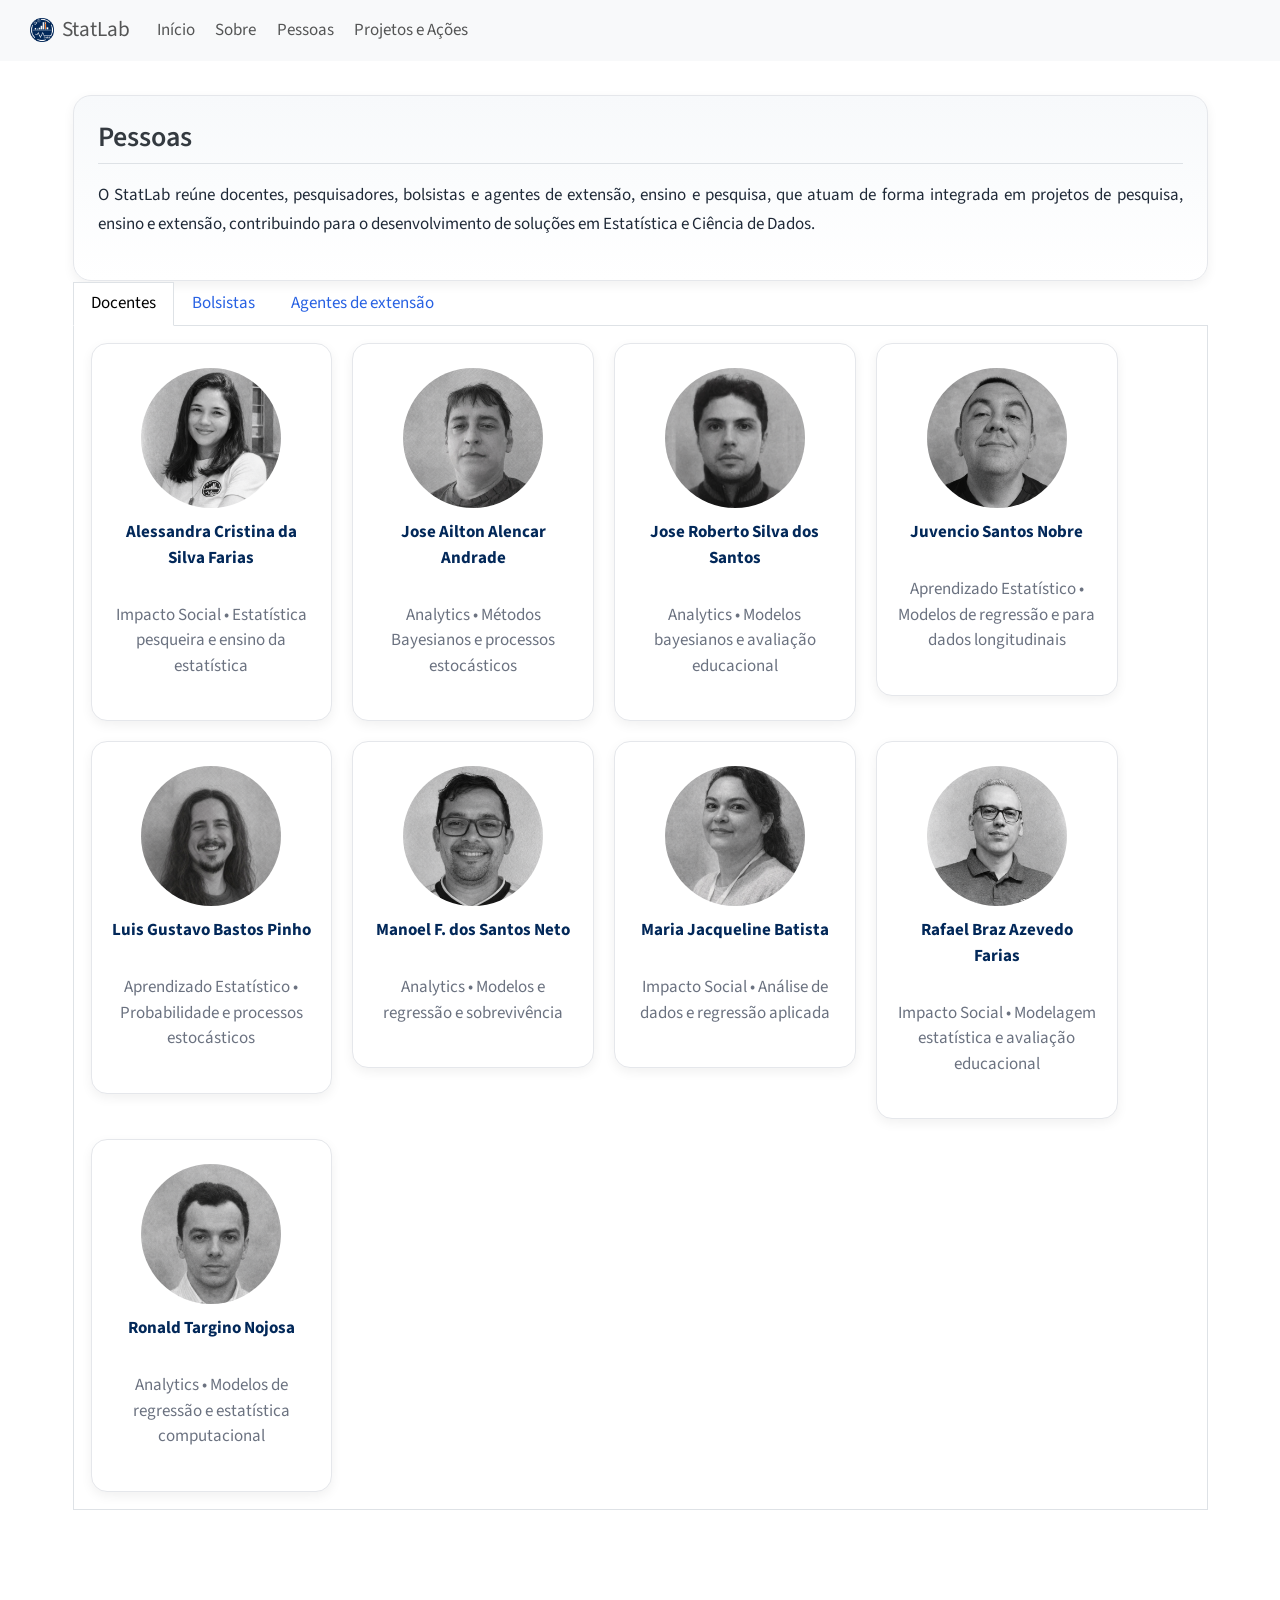
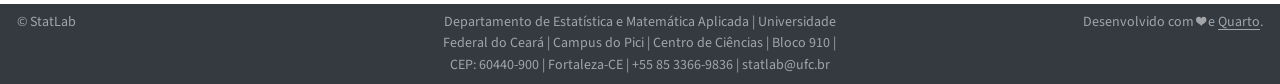
==== commit 7dc5fcb6: "AtualizacaoSobre" ====
--- a/docs/pessoas/index.html
+++ b/docs/pessoas/index.html
@@ -2,12 +2,12 @@
 <html xmlns="http://www.w3.org/1999/xhtml" lang="pt" xml:lang="pt"><head>
 
 <meta charset="utf-8">
-<meta name="generator" content="quarto-1.8.23">
+<meta name="generator" content="quarto-1.4.554">
 
 <meta name="viewport" content="width=device-width, initial-scale=1.0, user-scalable=yes">
 
 
-<title>index – StatLab</title>
+<title>StatLab -</title>
 <style>
 code{white-space: pre-wrap;}
 span.smallcaps{font-variant: small-caps;}
@@ -31,17 +31,15 @@
 <script src="../site_libs/quarto-search/quarto-search.js"></script>
 <meta name="quarto:offset" content="../">
 <link href="../StatLab_oficial.png" rel="icon" type="image/png">
-<script src="../site_libs/quarto-html/quarto.js" type="module"></script>
-<script src="../site_libs/quarto-html/tabsets/tabsets.js" type="module"></script>
-<script src="../site_libs/quarto-html/axe/axe-check.js" type="module"></script>
+<script src="../site_libs/quarto-html/quarto.js"></script>
 <script src="../site_libs/quarto-html/popper.min.js"></script>
 <script src="../site_libs/quarto-html/tippy.umd.min.js"></script>
 <script src="../site_libs/quarto-html/anchor.min.js"></script>
 <link href="../site_libs/quarto-html/tippy.css" rel="stylesheet">
-<link href="../site_libs/quarto-html/quarto-syntax-highlighting-1fe81d0376b2c50856e68e651e390326.css" rel="stylesheet" id="quarto-text-highlighting-styles">
+<link href="../site_libs/quarto-html/quarto-syntax-highlighting.css" rel="stylesheet" id="quarto-text-highlighting-styles">
 <script src="../site_libs/bootstrap/bootstrap.min.js"></script>
 <link href="../site_libs/bootstrap/bootstrap-icons.css" rel="stylesheet">
-<link href="../site_libs/bootstrap/bootstrap-e33620c5d4aaaa432088cc7e452d7606.min.css" rel="stylesheet" append-hash="true" id="quarto-bootstrap" data-mode="light">
+<link href="../site_libs/bootstrap/bootstrap.min.css" rel="stylesheet" id="quarto-bootstrap" data-mode="light">
 <script id="quarto-search-options" type="application/json">{
   "location": "navbar",
   "copy-button": false,
@@ -74,7 +72,7 @@
 <link rel="stylesheet" href="../styles.css">
 </head>
 
-<body class="nav-fixed quarto-light">
+<body class="nav-fixed">
 
 <div id="quarto-search-results"></div>
   <header id="quarto-header" class="headroom fixed-top">
@@ -82,15 +80,14 @@
       <div class="navbar-container container-fluid">
       <div class="navbar-brand-container mx-auto">
     <a href="../index.html" class="navbar-brand navbar-brand-logo">
-    <img src="../StatLab_oficial.png" alt="StatLab" class="navbar-logo light-content">
-    <img src="../StatLab_oficial.png" alt="StatLab" class="navbar-logo dark-content">
+    <img src="../StatLab_oficial.png" alt="StatLab" class="navbar-logo">
     </a>
     <a class="navbar-brand" href="../index.html">
     <span class="navbar-title">StatLab</span>
     </a>
   </div>
             <div id="quarto-search" class="" title="Procurar"></div>
-          <button class="navbar-toggler" type="button" data-bs-toggle="collapse" data-bs-target="#navbarCollapse" aria-controls="navbarCollapse" role="menu" aria-expanded="false" aria-label="Alternar de navegação" onclick="if (window.quartoToggleHeadroom) { window.quartoToggleHeadroom(); }">
+          <button class="navbar-toggler" type="button" data-bs-toggle="collapse" data-bs-target="#navbarCollapse" aria-controls="navbarCollapse" aria-expanded="false" aria-label="Alternar de navegação" onclick="if (window.quartoToggleHeadroom) { window.quartoToggleHeadroom(); }">
   <span class="navbar-toggler-icon"></span>
 </button>
           <div class="collapse navbar-collapse" id="navbarCollapse">
@@ -113,7 +110,7 @@
   </li>  
 </ul>
           </div> <!-- /navcollapse -->
-            <div class="quarto-navbar-tools">
+          <div class="quarto-navbar-tools">
 </div>
       </div> <!-- /container-fluid -->
     </nav>
@@ -124,7 +121,7 @@
 <!-- margin-sidebar -->
     
 <!-- main -->
-<main class="content column-page" id="quarto-document-content"><header id="title-block-header" class="quarto-title-block"></header>
+<main class="content column-page" id="quarto-document-content">
 
 
 
@@ -136,7 +133,7 @@
 </p>
 </section>
 <div class="tabset-margin-container"></div><div class="panel-tabset">
-<ul class="nav nav-tabs" role="tablist"><li class="nav-item" role="presentation"><a class="nav-link active" id="tabset-1-1-tab" data-bs-toggle="tab" data-bs-target="#tabset-1-1" role="tab" aria-controls="tabset-1-1" aria-selected="true" href="">Docentes</a></li><li class="nav-item" role="presentation"><a class="nav-link" id="tabset-1-2-tab" data-bs-toggle="tab" data-bs-target="#tabset-1-2" role="tab" aria-controls="tabset-1-2" aria-selected="false" href="">Bolsistas</a></li><li class="nav-item" role="presentation"><a class="nav-link" id="tabset-1-3-tab" data-bs-toggle="tab" data-bs-target="#tabset-1-3" role="tab" aria-controls="tabset-1-3" aria-selected="false" href="">Agentes de extensão</a></li></ul>
+<ul class="nav nav-tabs" role="tablist"><li class="nav-item" role="presentation"><a class="nav-link active" id="tabset-1-1-tab" data-bs-toggle="tab" data-bs-target="#tabset-1-1" role="tab" aria-controls="tabset-1-1" aria-selected="true">Docentes</a></li><li class="nav-item" role="presentation"><a class="nav-link" id="tabset-1-2-tab" data-bs-toggle="tab" data-bs-target="#tabset-1-2" role="tab" aria-controls="tabset-1-2" aria-selected="false">Bolsistas</a></li><li class="nav-item" role="presentation"><a class="nav-link" id="tabset-1-3-tab" data-bs-toggle="tab" data-bs-target="#tabset-1-3" role="tab" aria-controls="tabset-1-3" aria-selected="false">Agentes de extensão</a></li></ul>
 <div class="tab-content">
 <div id="tabset-1-1" class="tab-pane active" role="tabpanel" aria-labelledby="tabset-1-1-tab">
 <div class="grid">
@@ -225,58 +222,43 @@
 
 </main> <!-- /main -->
 <script id="quarto-html-after-body" type="application/javascript">
-  window.document.addEventListener("DOMContentLoaded", function (event) {
-    const icon = "";
-    const anchorJS = new window.AnchorJS();
-    anchorJS.options = {
-      placement: 'right',
-      icon: icon
-    };
-    anchorJS.add('.anchored');
-    const isCodeAnnotation = (el) => {
-      for (const clz of el.classList) {
-        if (clz.startsWith('code-annotation-')) {                     
-          return true;
-        }
-      }
-      return false;
-    }
-    const onCopySuccess = function(e) {
-      // button target
-      const button = e.trigger;
-      // don't keep focus
-      button.blur();
-      // flash "checked"
-      button.classList.add('code-copy-button-checked');
-      var currentTitle = button.getAttribute("title");
-      button.setAttribute("title", "Copiada");
-      let tooltip;
-      if (window.bootstrap) {
-        button.setAttribute("data-bs-toggle", "tooltip");
-        button.setAttribute("data-bs-placement", "left");
-        button.setAttribute("data-bs-title", "Copiada");
-        tooltip = new bootstrap.Tooltip(button, 
-          { trigger: "manual", 
-            customClass: "code-copy-button-tooltip",
-            offset: [0, -8]});
-        tooltip.show();    
-      }
-      setTimeout(function() {
-        if (tooltip) {
-          tooltip.hide();
-          button.removeAttribute("data-bs-title");
-          button.removeAttribute("data-bs-toggle");
-          button.removeAttribute("data-bs-placement");
-        }
-        button.setAttribute("title", currentTitle);
-        button.classList.remove('code-copy-button-checked');
-      }, 1000);
-      // clear code selection
-      e.clearSelection();
-    }
-    const getTextToCopy = function(trigger) {
-      const outerScaffold = trigger.parentElement.cloneNode(true);
-      const codeEl = outerScaffold.querySelector('code');
+window.document.addEventListener("DOMContentLoaded", function (event) {
+  const toggleBodyColorMode = (bsSheetEl) => {
+    const mode = bsSheetEl.getAttribute("data-mode");
+    const bodyEl = window.document.querySelector("body");
+    if (mode === "dark") {
+      bodyEl.classList.add("quarto-dark");
+      bodyEl.classList.remove("quarto-light");
+    } else {
+      bodyEl.classList.add("quarto-light");
+      bodyEl.classList.remove("quarto-dark");
+    }
+  }
+  const toggleBodyColorPrimary = () => {
+    const bsSheetEl = window.document.querySelector("link#quarto-bootstrap");
+    if (bsSheetEl) {
+      toggleBodyColorMode(bsSheetEl);
+    }
+  }
+  toggleBodyColorPrimary();  
+  const icon = "";
+  const anchorJS = new window.AnchorJS();
+  anchorJS.options = {
+    placement: 'right',
+    icon: icon
+  };
+  anchorJS.add('.anchored');
+  const isCodeAnnotation = (el) => {
+    for (const clz of el.classList) {
+      if (clz.startsWith('code-annotation-')) {                     
+        return true;
+      }
+    }
+    return false;
+  }
+  const clipboard = new window.ClipboardJS('.code-copy-button', {
+    text: function(trigger) {
+      const codeEl = trigger.previousElementSibling.cloneNode(true);
       for (const childEl of codeEl.children) {
         if (isCodeAnnotation(childEl)) {
           childEl.remove();
@@ -284,184 +266,184 @@
       }
       return codeEl.innerText;
     }
-    const clipboard = new window.ClipboardJS('.code-copy-button:not([data-in-quarto-modal])', {
-      text: getTextToCopy
+  });
+  clipboard.on('success', function(e) {
+    // button target
+    const button = e.trigger;
+    // don't keep focus
+    button.blur();
+    // flash "checked"
+    button.classList.add('code-copy-button-checked');
+    var currentTitle = button.getAttribute("title");
+    button.setAttribute("title", "Copiada");
+    let tooltip;
+    if (window.bootstrap) {
+      button.setAttribute("data-bs-toggle", "tooltip");
+      button.setAttribute("data-bs-placement", "left");
+      button.setAttribute("data-bs-title", "Copiada");
+      tooltip = new bootstrap.Tooltip(button, 
+        { trigger: "manual", 
+          customClass: "code-copy-button-tooltip",
+          offset: [0, -8]});
+      tooltip.show();    
+    }
+    setTimeout(function() {
+      if (tooltip) {
+        tooltip.hide();
+        button.removeAttribute("data-bs-title");
+        button.removeAttribute("data-bs-toggle");
+        button.removeAttribute("data-bs-placement");
+      }
+      button.setAttribute("title", currentTitle);
+      button.classList.remove('code-copy-button-checked');
+    }, 1000);
+    // clear code selection
+    e.clearSelection();
+  });
+    var localhostRegex = new RegExp(/^(?:http|https):\/\/localhost\:?[0-9]*\//);
+    var mailtoRegex = new RegExp(/^mailto:/);
+      var filterRegex = new RegExp('/' + window.location.host + '/');
+    var isInternal = (href) => {
+        return filterRegex.test(href) || localhostRegex.test(href) || mailtoRegex.test(href);
+    }
+    // Inspect non-navigation links and adorn them if external
+ 	var links = window.document.querySelectorAll('a[href]:not(.nav-link):not(.navbar-brand):not(.toc-action):not(.sidebar-link):not(.sidebar-item-toggle):not(.pagination-link):not(.no-external):not([aria-hidden]):not(.dropdown-item):not(.quarto-navigation-tool)');
+    for (var i=0; i<links.length; i++) {
+      const link = links[i];
+      if (!isInternal(link.href)) {
+        // undo the damage that might have been done by quarto-nav.js in the case of
+        // links that we want to consider external
+        if (link.dataset.originalHref !== undefined) {
+          link.href = link.dataset.originalHref;
+        }
+      }
+    }
+  function tippyHover(el, contentFn, onTriggerFn, onUntriggerFn) {
+    const config = {
+      allowHTML: true,
+      maxWidth: 500,
+      delay: 100,
+      arrow: false,
+      appendTo: function(el) {
+          return el.parentElement;
+      },
+      interactive: true,
+      interactiveBorder: 10,
+      theme: 'quarto',
+      placement: 'bottom-start',
+    };
+    if (contentFn) {
+      config.content = contentFn;
+    }
+    if (onTriggerFn) {
+      config.onTrigger = onTriggerFn;
+    }
+    if (onUntriggerFn) {
+      config.onUntrigger = onUntriggerFn;
+    }
+    window.tippy(el, config); 
+  }
+  const noterefs = window.document.querySelectorAll('a[role="doc-noteref"]');
+  for (var i=0; i<noterefs.length; i++) {
+    const ref = noterefs[i];
+    tippyHover(ref, function() {
+      // use id or data attribute instead here
+      let href = ref.getAttribute('data-footnote-href') || ref.getAttribute('href');
+      try { href = new URL(href).hash; } catch {}
+      const id = href.replace(/^#\/?/, "");
+      const note = window.document.getElementById(id);
+      if (note) {
+        return note.innerHTML;
+      } else {
+        return "";
+      }
     });
-    clipboard.on('success', onCopySuccess);
-    if (window.document.getElementById('quarto-embedded-source-code-modal')) {
-      const clipboardModal = new window.ClipboardJS('.code-copy-button[data-in-quarto-modal]', {
-        text: getTextToCopy,
-        container: window.document.getElementById('quarto-embedded-source-code-modal')
-      });
-      clipboardModal.on('success', onCopySuccess);
-    }
-      var localhostRegex = new RegExp(/^(?:http|https):\/\/localhost\:?[0-9]*\//);
-      var mailtoRegex = new RegExp(/^mailto:/);
-        var filterRegex = new RegExp('/' + window.location.host + '/');
-      var isInternal = (href) => {
-          return filterRegex.test(href) || localhostRegex.test(href) || mailtoRegex.test(href);
-      }
-      // Inspect non-navigation links and adorn them if external
-     var links = window.document.querySelectorAll('a[href]:not(.nav-link):not(.navbar-brand):not(.toc-action):not(.sidebar-link):not(.sidebar-item-toggle):not(.pagination-link):not(.no-external):not([aria-hidden]):not(.dropdown-item):not(.quarto-navigation-tool):not(.about-link)');
-      for (var i=0; i<links.length; i++) {
-        const link = links[i];
-        if (!isInternal(link.href)) {
-          // undo the damage that might have been done by quarto-nav.js in the case of
-          // links that we want to consider external
-          if (link.dataset.originalHref !== undefined) {
-            link.href = link.dataset.originalHref;
+  }
+  const xrefs = window.document.querySelectorAll('a.quarto-xref');
+  const processXRef = (id, note) => {
+    // Strip column container classes
+    const stripColumnClz = (el) => {
+      el.classList.remove("page-full", "page-columns");
+      if (el.children) {
+        for (const child of el.children) {
+          stripColumnClz(child);
+        }
+      }
+    }
+    stripColumnClz(note)
+    if (id === null || id.startsWith('sec-')) {
+      // Special case sections, only their first couple elements
+      const container = document.createElement("div");
+      if (note.children && note.children.length > 2) {
+        container.appendChild(note.children[0].cloneNode(true));
+        for (let i = 1; i < note.children.length; i++) {
+          const child = note.children[i];
+          if (child.tagName === "P" && child.innerText === "") {
+            continue;
+          } else {
+            container.appendChild(child.cloneNode(true));
+            break;
           }
         }
-      }
-    function tippyHover(el, contentFn, onTriggerFn, onUntriggerFn) {
-      const config = {
-        allowHTML: true,
-        maxWidth: 500,
-        delay: 100,
-        arrow: false,
-        appendTo: function(el) {
-            return el.parentElement;
-        },
-        interactive: true,
-        interactiveBorder: 10,
-        theme: 'quarto',
-        placement: 'bottom-start',
-      };
-      if (contentFn) {
-        config.content = contentFn;
-      }
-      if (onTriggerFn) {
-        config.onTrigger = onTriggerFn;
-      }
-      if (onUntriggerFn) {
-        config.onUntrigger = onUntriggerFn;
-      }
-      window.tippy(el, config); 
-    }
-    const noterefs = window.document.querySelectorAll('a[role="doc-noteref"]');
-    for (var i=0; i<noterefs.length; i++) {
-      const ref = noterefs[i];
-      tippyHover(ref, function() {
-        // use id or data attribute instead here
-        let href = ref.getAttribute('data-footnote-href') || ref.getAttribute('href');
-        try { href = new URL(href).hash; } catch {}
-        const id = href.replace(/^#\/?/, "");
-        const note = window.document.getElementById(id);
-        if (note) {
-          return note.innerHTML;
-        } else {
-          return "";
-        }
-      });
-    }
-    const xrefs = window.document.querySelectorAll('a.quarto-xref');
-    const processXRef = (id, note) => {
-      // Strip column container classes
-      const stripColumnClz = (el) => {
-        el.classList.remove("page-full", "page-columns");
-        if (el.children) {
-          for (const child of el.children) {
-            stripColumnClz(child);
-          }
-        }
-      }
-      stripColumnClz(note)
-      if (id === null || id.startsWith('sec-')) {
-        // Special case sections, only their first couple elements
-        const container = document.createElement("div");
-        if (note.children && note.children.length > 2) {
-          container.appendChild(note.children[0].cloneNode(true));
-          for (let i = 1; i < note.children.length; i++) {
-            const child = note.children[i];
-            if (child.tagName === "P" && child.innerText === "") {
-              continue;
-            } else {
-              container.appendChild(child.cloneNode(true));
-              break;
-            }
-          }
-          if (window.Quarto?.typesetMath) {
-            window.Quarto.typesetMath(container);
-          }
-          return container.innerHTML
-        } else {
-          if (window.Quarto?.typesetMath) {
-            window.Quarto.typesetMath(note);
-          }
-          return note.innerHTML;
-        }
+        if (window.Quarto?.typesetMath) {
+          window.Quarto.typesetMath(container);
+        }
+        return container.innerHTML
       } else {
-        // Remove any anchor links if they are present
-        const anchorLink = note.querySelector('a.anchorjs-link');
-        if (anchorLink) {
-          anchorLink.remove();
-        }
         if (window.Quarto?.typesetMath) {
           window.Quarto.typesetMath(note);
         }
-        if (note.classList.contains("callout")) {
-          return note.outerHTML;
-        } else {
-          return note.innerHTML;
-        }
-      }
-    }
-    for (var i=0; i<xrefs.length; i++) {
-      const xref = xrefs[i];
-      tippyHover(xref, undefined, function(instance) {
-        instance.disable();
-        let url = xref.getAttribute('href');
-        let hash = undefined; 
-        if (url.startsWith('#')) {
-          hash = url;
-        } else {
-          try { hash = new URL(url).hash; } catch {}
-        }
-        if (hash) {
-          const id = hash.replace(/^#\/?/, "");
-          const note = window.document.getElementById(id);
-          if (note !== null) {
-            try {
-              const html = processXRef(id, note.cloneNode(true));
-              instance.setContent(html);
-            } finally {
-              instance.enable();
-              instance.show();
-            }
-          } else {
-            // See if we can fetch this
-            fetch(url.split('#')[0])
-            .then(res => res.text())
-            .then(html => {
-              const parser = new DOMParser();
-              const htmlDoc = parser.parseFromString(html, "text/html");
-              const note = htmlDoc.getElementById(id);
-              if (note !== null) {
-                const html = processXRef(id, note);
-                instance.setContent(html);
-              } 
-            }).finally(() => {
-              instance.enable();
-              instance.show();
-            });
+        return note.innerHTML;
+      }
+    } else {
+      // Remove any anchor links if they are present
+      const anchorLink = note.querySelector('a.anchorjs-link');
+      if (anchorLink) {
+        anchorLink.remove();
+      }
+      if (window.Quarto?.typesetMath) {
+        window.Quarto.typesetMath(note);
+      }
+      // TODO in 1.5, we should make sure this works without a callout special case
+      if (note.classList.contains("callout")) {
+        return note.outerHTML;
+      } else {
+        return note.innerHTML;
+      }
+    }
+  }
+  for (var i=0; i<xrefs.length; i++) {
+    const xref = xrefs[i];
+    tippyHover(xref, undefined, function(instance) {
+      instance.disable();
+      let url = xref.getAttribute('href');
+      let hash = undefined; 
+      if (url.startsWith('#')) {
+        hash = url;
+      } else {
+        try { hash = new URL(url).hash; } catch {}
+      }
+      if (hash) {
+        const id = hash.replace(/^#\/?/, "");
+        const note = window.document.getElementById(id);
+        if (note !== null) {
+          try {
+            const html = processXRef(id, note.cloneNode(true));
+            instance.setContent(html);
+          } finally {
+            instance.enable();
+            instance.show();
           }
         } else {
-          // See if we can fetch a full url (with no hash to target)
-          // This is a special case and we should probably do some content thinning / targeting
-          fetch(url)
+          // See if we can fetch this
+          fetch(url.split('#')[0])
           .then(res => res.text())
           .then(html => {
             const parser = new DOMParser();
             const htmlDoc = parser.parseFromString(html, "text/html");
-            const note = htmlDoc.querySelector('main.content');
+            const note = htmlDoc.getElementById(id);
             if (note !== null) {
-              // This should only happen for chapter cross references
-              // (since there is no id in the URL)
-              // remove the first header
-              if (note.children.length > 0 && note.children[0].tagName === "HEADER") {
-                note.children[0].remove();
-              }
-              const html = processXRef(null, note);
+              const html = processXRef(id, note);
               instance.setContent(html);
             } 
           }).finally(() => {
@@ -469,161 +451,185 @@
             instance.show();
           });
         }
-      }, function(instance) {
+      } else {
+        // See if we can fetch a full url (with no hash to target)
+        // This is a special case and we should probably do some content thinning / targeting
+        fetch(url)
+        .then(res => res.text())
+        .then(html => {
+          const parser = new DOMParser();
+          const htmlDoc = parser.parseFromString(html, "text/html");
+          const note = htmlDoc.querySelector('main.content');
+          if (note !== null) {
+            // This should only happen for chapter cross references
+            // (since there is no id in the URL)
+            // remove the first header
+            if (note.children.length > 0 && note.children[0].tagName === "HEADER") {
+              note.children[0].remove();
+            }
+            const html = processXRef(null, note);
+            instance.setContent(html);
+          } 
+        }).finally(() => {
+          instance.enable();
+          instance.show();
+        });
+      }
+    }, function(instance) {
+    });
+  }
+      let selectedAnnoteEl;
+      const selectorForAnnotation = ( cell, annotation) => {
+        let cellAttr = 'data-code-cell="' + cell + '"';
+        let lineAttr = 'data-code-annotation="' +  annotation + '"';
+        const selector = 'span[' + cellAttr + '][' + lineAttr + ']';
+        return selector;
+      }
+      const selectCodeLines = (annoteEl) => {
+        const doc = window.document;
+        const targetCell = annoteEl.getAttribute("data-target-cell");
+        const targetAnnotation = annoteEl.getAttribute("data-target-annotation");
+        const annoteSpan = window.document.querySelector(selectorForAnnotation(targetCell, targetAnnotation));
+        const lines = annoteSpan.getAttribute("data-code-lines").split(",");
+        const lineIds = lines.map((line) => {
+          return targetCell + "-" + line;
+        })
+        let top = null;
+        let height = null;
+        let parent = null;
+        if (lineIds.length > 0) {
+            //compute the position of the single el (top and bottom and make a div)
+            const el = window.document.getElementById(lineIds[0]);
+            top = el.offsetTop;
+            height = el.offsetHeight;
+            parent = el.parentElement.parentElement;
+          if (lineIds.length > 1) {
+            const lastEl = window.document.getElementById(lineIds[lineIds.length - 1]);
+            const bottom = lastEl.offsetTop + lastEl.offsetHeight;
+            height = bottom - top;
+          }
+          if (top !== null && height !== null && parent !== null) {
+            // cook up a div (if necessary) and position it 
+            let div = window.document.getElementById("code-annotation-line-highlight");
+            if (div === null) {
+              div = window.document.createElement("div");
+              div.setAttribute("id", "code-annotation-line-highlight");
+              div.style.position = 'absolute';
+              parent.appendChild(div);
+            }
+            div.style.top = top - 2 + "px";
+            div.style.height = height + 4 + "px";
+            div.style.left = 0;
+            let gutterDiv = window.document.getElementById("code-annotation-line-highlight-gutter");
+            if (gutterDiv === null) {
+              gutterDiv = window.document.createElement("div");
+              gutterDiv.setAttribute("id", "code-annotation-line-highlight-gutter");
+              gutterDiv.style.position = 'absolute';
+              const codeCell = window.document.getElementById(targetCell);
+              const gutter = codeCell.querySelector('.code-annotation-gutter');
+              gutter.appendChild(gutterDiv);
+            }
+            gutterDiv.style.top = top - 2 + "px";
+            gutterDiv.style.height = height + 4 + "px";
+          }
+          selectedAnnoteEl = annoteEl;
+        }
+      };
+      const unselectCodeLines = () => {
+        const elementsIds = ["code-annotation-line-highlight", "code-annotation-line-highlight-gutter"];
+        elementsIds.forEach((elId) => {
+          const div = window.document.getElementById(elId);
+          if (div) {
+            div.remove();
+          }
+        });
+        selectedAnnoteEl = undefined;
+      };
+        // Handle positioning of the toggle
+    window.addEventListener(
+      "resize",
+      throttle(() => {
+        elRect = undefined;
+        if (selectedAnnoteEl) {
+          selectCodeLines(selectedAnnoteEl);
+        }
+      }, 10)
+    );
+    function throttle(fn, ms) {
+    let throttle = false;
+    let timer;
+      return (...args) => {
+        if(!throttle) { // first call gets through
+            fn.apply(this, args);
+            throttle = true;
+        } else { // all the others get throttled
+            if(timer) clearTimeout(timer); // cancel #2
+            timer = setTimeout(() => {
+              fn.apply(this, args);
+              timer = throttle = false;
+            }, ms);
+        }
+      };
+    }
+      // Attach click handler to the DT
+      const annoteDls = window.document.querySelectorAll('dt[data-target-cell]');
+      for (const annoteDlNode of annoteDls) {
+        annoteDlNode.addEventListener('click', (event) => {
+          const clickedEl = event.target;
+          if (clickedEl !== selectedAnnoteEl) {
+            unselectCodeLines();
+            const activeEl = window.document.querySelector('dt[data-target-cell].code-annotation-active');
+            if (activeEl) {
+              activeEl.classList.remove('code-annotation-active');
+            }
+            selectCodeLines(clickedEl);
+            clickedEl.classList.add('code-annotation-active');
+          } else {
+            // Unselect the line
+            unselectCodeLines();
+            clickedEl.classList.remove('code-annotation-active');
+          }
+        });
+      }
+  const findCites = (el) => {
+    const parentEl = el.parentElement;
+    if (parentEl) {
+      const cites = parentEl.dataset.cites;
+      if (cites) {
+        return {
+          el,
+          cites: cites.split(' ')
+        };
+      } else {
+        return findCites(el.parentElement)
+      }
+    } else {
+      return undefined;
+    }
+  };
+  var bibliorefs = window.document.querySelectorAll('a[role="doc-biblioref"]');
+  for (var i=0; i<bibliorefs.length; i++) {
+    const ref = bibliorefs[i];
+    const citeInfo = findCites(ref);
+    if (citeInfo) {
+      tippyHover(citeInfo.el, function() {
+        var popup = window.document.createElement('div');
+        citeInfo.cites.forEach(function(cite) {
+          var citeDiv = window.document.createElement('div');
+          citeDiv.classList.add('hanging-indent');
+          citeDiv.classList.add('csl-entry');
+          var biblioDiv = window.document.getElementById('ref-' + cite);
+          if (biblioDiv) {
+            citeDiv.innerHTML = biblioDiv.innerHTML;
+          }
+          popup.appendChild(citeDiv);
+        });
+        return popup.innerHTML;
       });
     }
-        let selectedAnnoteEl;
-        const selectorForAnnotation = ( cell, annotation) => {
-          let cellAttr = 'data-code-cell="' + cell + '"';
-          let lineAttr = 'data-code-annotation="' +  annotation + '"';
-          const selector = 'span[' + cellAttr + '][' + lineAttr + ']';
-          return selector;
-        }
-        const selectCodeLines = (annoteEl) => {
-          const doc = window.document;
-          const targetCell = annoteEl.getAttribute("data-target-cell");
-          const targetAnnotation = annoteEl.getAttribute("data-target-annotation");
-          const annoteSpan = window.document.querySelector(selectorForAnnotation(targetCell, targetAnnotation));
-          const lines = annoteSpan.getAttribute("data-code-lines").split(",");
-          const lineIds = lines.map((line) => {
-            return targetCell + "-" + line;
-          })
-          let top = null;
-          let height = null;
-          let parent = null;
-          if (lineIds.length > 0) {
-              //compute the position of the single el (top and bottom and make a div)
-              const el = window.document.getElementById(lineIds[0]);
-              top = el.offsetTop;
-              height = el.offsetHeight;
-              parent = el.parentElement.parentElement;
-            if (lineIds.length > 1) {
-              const lastEl = window.document.getElementById(lineIds[lineIds.length - 1]);
-              const bottom = lastEl.offsetTop + lastEl.offsetHeight;
-              height = bottom - top;
-            }
-            if (top !== null && height !== null && parent !== null) {
-              // cook up a div (if necessary) and position it 
-              let div = window.document.getElementById("code-annotation-line-highlight");
-              if (div === null) {
-                div = window.document.createElement("div");
-                div.setAttribute("id", "code-annotation-line-highlight");
-                div.style.position = 'absolute';
-                parent.appendChild(div);
-              }
-              div.style.top = top - 2 + "px";
-              div.style.height = height + 4 + "px";
-              div.style.left = 0;
-              let gutterDiv = window.document.getElementById("code-annotation-line-highlight-gutter");
-              if (gutterDiv === null) {
-                gutterDiv = window.document.createElement("div");
-                gutterDiv.setAttribute("id", "code-annotation-line-highlight-gutter");
-                gutterDiv.style.position = 'absolute';
-                const codeCell = window.document.getElementById(targetCell);
-                const gutter = codeCell.querySelector('.code-annotation-gutter');
-                gutter.appendChild(gutterDiv);
-              }
-              gutterDiv.style.top = top - 2 + "px";
-              gutterDiv.style.height = height + 4 + "px";
-            }
-            selectedAnnoteEl = annoteEl;
-          }
-        };
-        const unselectCodeLines = () => {
-          const elementsIds = ["code-annotation-line-highlight", "code-annotation-line-highlight-gutter"];
-          elementsIds.forEach((elId) => {
-            const div = window.document.getElementById(elId);
-            if (div) {
-              div.remove();
-            }
-          });
-          selectedAnnoteEl = undefined;
-        };
-          // Handle positioning of the toggle
-      window.addEventListener(
-        "resize",
-        throttle(() => {
-          elRect = undefined;
-          if (selectedAnnoteEl) {
-            selectCodeLines(selectedAnnoteEl);
-          }
-        }, 10)
-      );
-      function throttle(fn, ms) {
-      let throttle = false;
-      let timer;
-        return (...args) => {
-          if(!throttle) { // first call gets through
-              fn.apply(this, args);
-              throttle = true;
-          } else { // all the others get throttled
-              if(timer) clearTimeout(timer); // cancel #2
-              timer = setTimeout(() => {
-                fn.apply(this, args);
-                timer = throttle = false;
-              }, ms);
-          }
-        };
-      }
-        // Attach click handler to the DT
-        const annoteDls = window.document.querySelectorAll('dt[data-target-cell]');
-        for (const annoteDlNode of annoteDls) {
-          annoteDlNode.addEventListener('click', (event) => {
-            const clickedEl = event.target;
-            if (clickedEl !== selectedAnnoteEl) {
-              unselectCodeLines();
-              const activeEl = window.document.querySelector('dt[data-target-cell].code-annotation-active');
-              if (activeEl) {
-                activeEl.classList.remove('code-annotation-active');
-              }
-              selectCodeLines(clickedEl);
-              clickedEl.classList.add('code-annotation-active');
-            } else {
-              // Unselect the line
-              unselectCodeLines();
-              clickedEl.classList.remove('code-annotation-active');
-            }
-          });
-        }
-    const findCites = (el) => {
-      const parentEl = el.parentElement;
-      if (parentEl) {
-        const cites = parentEl.dataset.cites;
-        if (cites) {
-          return {
-            el,
-            cites: cites.split(' ')
-          };
-        } else {
-          return findCites(el.parentElement)
-        }
-      } else {
-        return undefined;
-      }
-    };
-    var bibliorefs = window.document.querySelectorAll('a[role="doc-biblioref"]');
-    for (var i=0; i<bibliorefs.length; i++) {
-      const ref = bibliorefs[i];
-      const citeInfo = findCites(ref);
-      if (citeInfo) {
-        tippyHover(citeInfo.el, function() {
-          var popup = window.document.createElement('div');
-          citeInfo.cites.forEach(function(cite) {
-            var citeDiv = window.document.createElement('div');
-            citeDiv.classList.add('hanging-indent');
-            citeDiv.classList.add('csl-entry');
-            var biblioDiv = window.document.getElementById('ref-' + cite);
-            if (biblioDiv) {
-              citeDiv.innerHTML = biblioDiv.innerHTML;
-            }
-            popup.appendChild(citeDiv);
-          });
-          return popup.innerHTML;
-        });
-      }
-    }
-  });
-  </script>
+  }
+});
+</script>
 </div> <!-- /content -->
 <footer class="footer">
   <div class="nav-footer">
--- a/docs/site_libs/quarto-html/quarto-syntax-highlighting.css
+++ b/docs/site_libs/quarto-html/quarto-syntax-highlighting.css
@@ -0,0 +1,203 @@
+/* quarto syntax highlight colors */
+:root {
+  --quarto-hl-ot-color: #003B4F;
+  --quarto-hl-at-color: #657422;
+  --quarto-hl-ss-color: #20794D;
+  --quarto-hl-an-color: #5E5E5E;
+  --quarto-hl-fu-color: #4758AB;
+  --quarto-hl-st-color: #20794D;
+  --quarto-hl-cf-color: #003B4F;
+  --quarto-hl-op-color: #5E5E5E;
+  --quarto-hl-er-color: #AD0000;
+  --quarto-hl-bn-color: #AD0000;
+  --quarto-hl-al-color: #AD0000;
+  --quarto-hl-va-color: #111111;
+  --quarto-hl-bu-color: inherit;
+  --quarto-hl-ex-color: inherit;
+  --quarto-hl-pp-color: #AD0000;
+  --quarto-hl-in-color: #5E5E5E;
+  --quarto-hl-vs-color: #20794D;
+  --quarto-hl-wa-color: #5E5E5E;
+  --quarto-hl-do-color: #5E5E5E;
+  --quarto-hl-im-color: #00769E;
+  --quarto-hl-ch-color: #20794D;
+  --quarto-hl-dt-color: #AD0000;
+  --quarto-hl-fl-color: #AD0000;
+  --quarto-hl-co-color: #5E5E5E;
+  --quarto-hl-cv-color: #5E5E5E;
+  --quarto-hl-cn-color: #8f5902;
+  --quarto-hl-sc-color: #5E5E5E;
+  --quarto-hl-dv-color: #AD0000;
+  --quarto-hl-kw-color: #003B4F;
+}
+
+/* other quarto variables */
+:root {
+  --quarto-font-monospace: SFMono-Regular, Menlo, Monaco, Consolas, "Liberation Mono", "Courier New", monospace;
+}
+
+pre > code.sourceCode > span {
+  color: #003B4F;
+}
+
+code span {
+  color: #003B4F;
+}
+
+code.sourceCode > span {
+  color: #003B4F;
+}
+
+div.sourceCode,
+div.sourceCode pre.sourceCode {
+  color: #003B4F;
+}
+
+code span.ot {
+  color: #003B4F;
+  font-style: inherit;
+}
+
+code span.at {
+  color: #657422;
+  font-style: inherit;
+}
+
+code span.ss {
+  color: #20794D;
+  font-style: inherit;
+}
+
+code span.an {
+  color: #5E5E5E;
+  font-style: inherit;
+}
+
+code span.fu {
+  color: #4758AB;
+  font-style: inherit;
+}
+
+code span.st {
+  color: #20794D;
+  font-style: inherit;
+}
+
+code span.cf {
+  color: #003B4F;
+  font-style: inherit;
+}
+
+code span.op {
+  color: #5E5E5E;
+  font-style: inherit;
+}
+
+code span.er {
+  color: #AD0000;
+  font-style: inherit;
+}
+
+code span.bn {
+  color: #AD0000;
+  font-style: inherit;
+}
+
+code span.al {
+  color: #AD0000;
+  font-style: inherit;
+}
+
+code span.va {
+  color: #111111;
+  font-style: inherit;
+}
+
+code span.bu {
+  font-style: inherit;
+}
+
+code span.ex {
+  font-style: inherit;
+}
+
+code span.pp {
+  color: #AD0000;
+  font-style: inherit;
+}
+
+code span.in {
+  color: #5E5E5E;
+  font-style: inherit;
+}
+
+code span.vs {
+  color: #20794D;
+  font-style: inherit;
+}
+
+code span.wa {
+  color: #5E5E5E;
+  font-style: italic;
+}
+
+code span.do {
+  color: #5E5E5E;
+  font-style: italic;
+}
+
+code span.im {
+  color: #00769E;
+  font-style: inherit;
+}
+
+code span.ch {
+  color: #20794D;
+  font-style: inherit;
+}
+
+code span.dt {
+  color: #AD0000;
+  font-style: inherit;
+}
+
+code span.fl {
+  color: #AD0000;
+  font-style: inherit;
+}
+
+code span.co {
+  color: #5E5E5E;
+  font-style: inherit;
+}
+
+code span.cv {
+  color: #5E5E5E;
+  font-style: italic;
+}
+
+code span.cn {
+  color: #8f5902;
+  font-style: inherit;
+}
+
+code span.sc {
+  color: #5E5E5E;
+  font-style: inherit;
+}
+
+code span.dv {
+  color: #AD0000;
+  font-style: inherit;
+}
+
+code span.kw {
+  color: #003B4F;
+  font-style: inherit;
+}
+
+.prevent-inlining {
+  content: "</";
+}
+
+/*# sourceMappingURL=debc5d5d77c3f9108843748ff7464032.css.map */
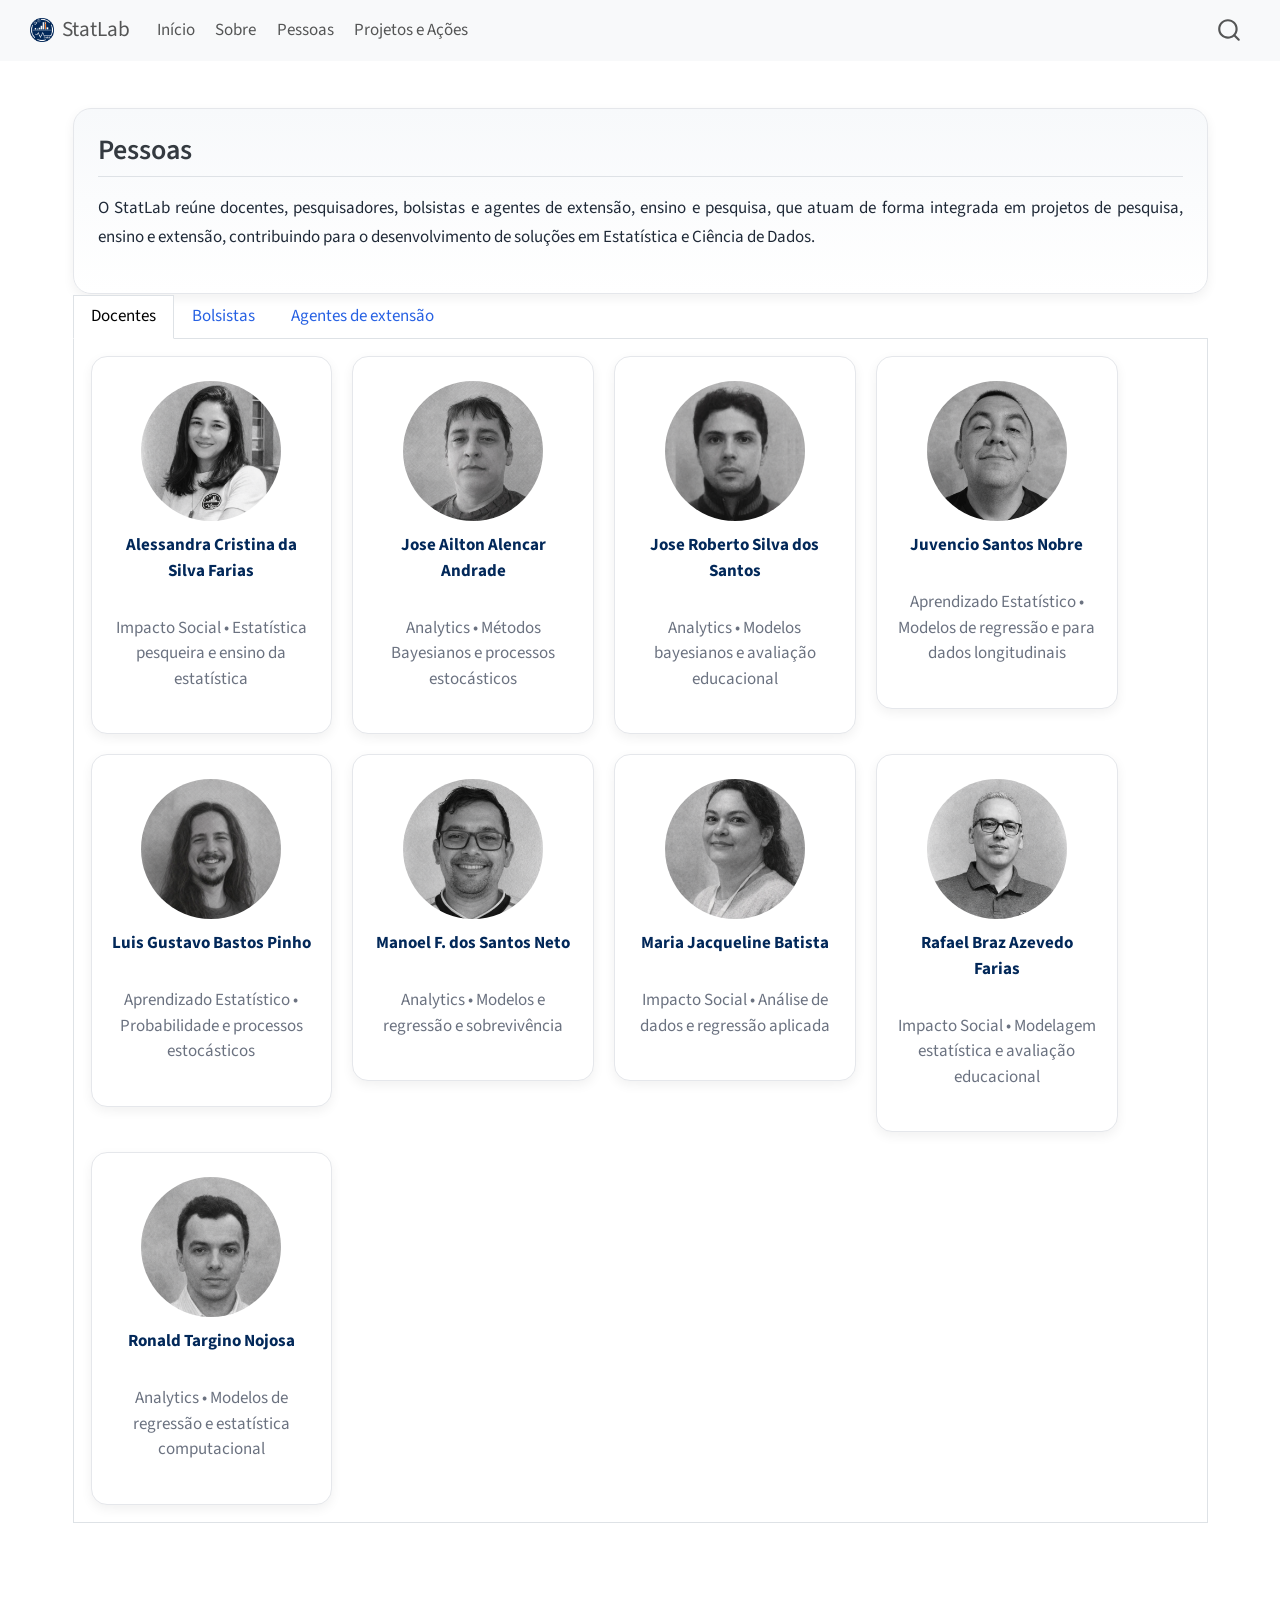
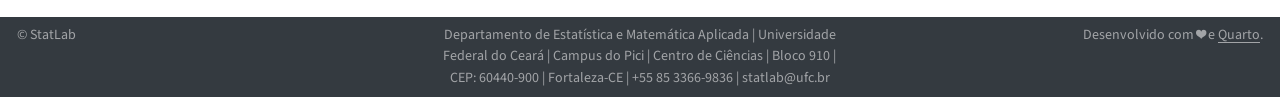
==== commit e13a7cdf: "Atualiza conteúdo do site" ====
--- a/docs/pessoas/index.html
+++ b/docs/pessoas/index.html
@@ -2,12 +2,12 @@
 <html xmlns="http://www.w3.org/1999/xhtml" lang="pt" xml:lang="pt"><head>
 
 <meta charset="utf-8">
-<meta name="generator" content="quarto-1.4.554">
+<meta name="generator" content="quarto-1.8.23">
 
 <meta name="viewport" content="width=device-width, initial-scale=1.0, user-scalable=yes">
 
 
-<title>StatLab -</title>
+<title>index – StatLab</title>
 <style>
 code{white-space: pre-wrap;}
 span.smallcaps{font-variant: small-caps;}
@@ -31,15 +31,17 @@
 <script src="../site_libs/quarto-search/quarto-search.js"></script>
 <meta name="quarto:offset" content="../">
 <link href="../StatLab_oficial.png" rel="icon" type="image/png">
-<script src="../site_libs/quarto-html/quarto.js"></script>
+<script src="../site_libs/quarto-html/quarto.js" type="module"></script>
+<script src="../site_libs/quarto-html/tabsets/tabsets.js" type="module"></script>
+<script src="../site_libs/quarto-html/axe/axe-check.js" type="module"></script>
 <script src="../site_libs/quarto-html/popper.min.js"></script>
 <script src="../site_libs/quarto-html/tippy.umd.min.js"></script>
 <script src="../site_libs/quarto-html/anchor.min.js"></script>
 <link href="../site_libs/quarto-html/tippy.css" rel="stylesheet">
-<link href="../site_libs/quarto-html/quarto-syntax-highlighting.css" rel="stylesheet" id="quarto-text-highlighting-styles">
+<link href="../site_libs/quarto-html/quarto-syntax-highlighting-1fe81d0376b2c50856e68e651e390326.css" rel="stylesheet" id="quarto-text-highlighting-styles">
 <script src="../site_libs/bootstrap/bootstrap.min.js"></script>
 <link href="../site_libs/bootstrap/bootstrap-icons.css" rel="stylesheet">
-<link href="../site_libs/bootstrap/bootstrap.min.css" rel="stylesheet" id="quarto-bootstrap" data-mode="light">
+<link href="../site_libs/bootstrap/bootstrap-e33620c5d4aaaa432088cc7e452d7606.min.css" rel="stylesheet" append-hash="true" id="quarto-bootstrap" data-mode="light">
 <script id="quarto-search-options" type="application/json">{
   "location": "navbar",
   "copy-button": false,
@@ -72,7 +74,7 @@
 <link rel="stylesheet" href="../styles.css">
 </head>
 
-<body class="nav-fixed">
+<body class="nav-fixed quarto-light">
 
 <div id="quarto-search-results"></div>
   <header id="quarto-header" class="headroom fixed-top">
@@ -80,14 +82,15 @@
       <div class="navbar-container container-fluid">
       <div class="navbar-brand-container mx-auto">
     <a href="../index.html" class="navbar-brand navbar-brand-logo">
-    <img src="../StatLab_oficial.png" alt="StatLab" class="navbar-logo">
+    <img src="../StatLab_oficial.png" alt="StatLab" class="navbar-logo light-content">
+    <img src="../StatLab_oficial.png" alt="StatLab" class="navbar-logo dark-content">
     </a>
     <a class="navbar-brand" href="../index.html">
     <span class="navbar-title">StatLab</span>
     </a>
   </div>
             <div id="quarto-search" class="" title="Procurar"></div>
-          <button class="navbar-toggler" type="button" data-bs-toggle="collapse" data-bs-target="#navbarCollapse" aria-controls="navbarCollapse" aria-expanded="false" aria-label="Alternar de navegação" onclick="if (window.quartoToggleHeadroom) { window.quartoToggleHeadroom(); }">
+          <button class="navbar-toggler" type="button" data-bs-toggle="collapse" data-bs-target="#navbarCollapse" aria-controls="navbarCollapse" role="menu" aria-expanded="false" aria-label="Alternar de navegação" onclick="if (window.quartoToggleHeadroom) { window.quartoToggleHeadroom(); }">
   <span class="navbar-toggler-icon"></span>
 </button>
           <div class="collapse navbar-collapse" id="navbarCollapse">
@@ -110,7 +113,7 @@
   </li>  
 </ul>
           </div> <!-- /navcollapse -->
-          <div class="quarto-navbar-tools">
+            <div class="quarto-navbar-tools">
 </div>
       </div> <!-- /container-fluid -->
     </nav>
@@ -121,7 +124,7 @@
 <!-- margin-sidebar -->
     
 <!-- main -->
-<main class="content column-page" id="quarto-document-content">
+<main class="content column-page" id="quarto-document-content"><header id="title-block-header" class="quarto-title-block"></header>
 
 
 
@@ -133,7 +136,7 @@
 </p>
 </section>
 <div class="tabset-margin-container"></div><div class="panel-tabset">
-<ul class="nav nav-tabs" role="tablist"><li class="nav-item" role="presentation"><a class="nav-link active" id="tabset-1-1-tab" data-bs-toggle="tab" data-bs-target="#tabset-1-1" role="tab" aria-controls="tabset-1-1" aria-selected="true">Docentes</a></li><li class="nav-item" role="presentation"><a class="nav-link" id="tabset-1-2-tab" data-bs-toggle="tab" data-bs-target="#tabset-1-2" role="tab" aria-controls="tabset-1-2" aria-selected="false">Bolsistas</a></li><li class="nav-item" role="presentation"><a class="nav-link" id="tabset-1-3-tab" data-bs-toggle="tab" data-bs-target="#tabset-1-3" role="tab" aria-controls="tabset-1-3" aria-selected="false">Agentes de extensão</a></li></ul>
+<ul class="nav nav-tabs" role="tablist"><li class="nav-item" role="presentation"><a class="nav-link active" id="tabset-1-1-tab" data-bs-toggle="tab" data-bs-target="#tabset-1-1" role="tab" aria-controls="tabset-1-1" aria-selected="true" href="">Docentes</a></li><li class="nav-item" role="presentation"><a class="nav-link" id="tabset-1-2-tab" data-bs-toggle="tab" data-bs-target="#tabset-1-2" role="tab" aria-controls="tabset-1-2" aria-selected="false" href="">Bolsistas</a></li><li class="nav-item" role="presentation"><a class="nav-link" id="tabset-1-3-tab" data-bs-toggle="tab" data-bs-target="#tabset-1-3" role="tab" aria-controls="tabset-1-3" aria-selected="false" href="">Agentes de extensão</a></li></ul>
 <div class="tab-content">
 <div id="tabset-1-1" class="tab-pane active" role="tabpanel" aria-labelledby="tabset-1-1-tab">
 <div class="grid">
@@ -222,43 +225,58 @@
 
 </main> <!-- /main -->
 <script id="quarto-html-after-body" type="application/javascript">
-window.document.addEventListener("DOMContentLoaded", function (event) {
-  const toggleBodyColorMode = (bsSheetEl) => {
-    const mode = bsSheetEl.getAttribute("data-mode");
-    const bodyEl = window.document.querySelector("body");
-    if (mode === "dark") {
-      bodyEl.classList.add("quarto-dark");
-      bodyEl.classList.remove("quarto-light");
-    } else {
-      bodyEl.classList.add("quarto-light");
-      bodyEl.classList.remove("quarto-dark");
-    }
-  }
-  const toggleBodyColorPrimary = () => {
-    const bsSheetEl = window.document.querySelector("link#quarto-bootstrap");
-    if (bsSheetEl) {
-      toggleBodyColorMode(bsSheetEl);
-    }
-  }
-  toggleBodyColorPrimary();  
-  const icon = "";
-  const anchorJS = new window.AnchorJS();
-  anchorJS.options = {
-    placement: 'right',
-    icon: icon
-  };
-  anchorJS.add('.anchored');
-  const isCodeAnnotation = (el) => {
-    for (const clz of el.classList) {
-      if (clz.startsWith('code-annotation-')) {                     
-        return true;
-      }
-    }
-    return false;
-  }
-  const clipboard = new window.ClipboardJS('.code-copy-button', {
-    text: function(trigger) {
-      const codeEl = trigger.previousElementSibling.cloneNode(true);
+  window.document.addEventListener("DOMContentLoaded", function (event) {
+    const icon = "";
+    const anchorJS = new window.AnchorJS();
+    anchorJS.options = {
+      placement: 'right',
+      icon: icon
+    };
+    anchorJS.add('.anchored');
+    const isCodeAnnotation = (el) => {
+      for (const clz of el.classList) {
+        if (clz.startsWith('code-annotation-')) {                     
+          return true;
+        }
+      }
+      return false;
+    }
+    const onCopySuccess = function(e) {
+      // button target
+      const button = e.trigger;
+      // don't keep focus
+      button.blur();
+      // flash "checked"
+      button.classList.add('code-copy-button-checked');
+      var currentTitle = button.getAttribute("title");
+      button.setAttribute("title", "Copiada");
+      let tooltip;
+      if (window.bootstrap) {
+        button.setAttribute("data-bs-toggle", "tooltip");
+        button.setAttribute("data-bs-placement", "left");
+        button.setAttribute("data-bs-title", "Copiada");
+        tooltip = new bootstrap.Tooltip(button, 
+          { trigger: "manual", 
+            customClass: "code-copy-button-tooltip",
+            offset: [0, -8]});
+        tooltip.show();    
+      }
+      setTimeout(function() {
+        if (tooltip) {
+          tooltip.hide();
+          button.removeAttribute("data-bs-title");
+          button.removeAttribute("data-bs-toggle");
+          button.removeAttribute("data-bs-placement");
+        }
+        button.setAttribute("title", currentTitle);
+        button.classList.remove('code-copy-button-checked');
+      }, 1000);
+      // clear code selection
+      e.clearSelection();
+    }
+    const getTextToCopy = function(trigger) {
+      const outerScaffold = trigger.parentElement.cloneNode(true);
+      const codeEl = outerScaffold.querySelector('code');
       for (const childEl of codeEl.children) {
         if (isCodeAnnotation(childEl)) {
           childEl.remove();
@@ -266,184 +284,184 @@
       }
       return codeEl.innerText;
     }
-  });
-  clipboard.on('success', function(e) {
-    // button target
-    const button = e.trigger;
-    // don't keep focus
-    button.blur();
-    // flash "checked"
-    button.classList.add('code-copy-button-checked');
-    var currentTitle = button.getAttribute("title");
-    button.setAttribute("title", "Copiada");
-    let tooltip;
-    if (window.bootstrap) {
-      button.setAttribute("data-bs-toggle", "tooltip");
-      button.setAttribute("data-bs-placement", "left");
-      button.setAttribute("data-bs-title", "Copiada");
-      tooltip = new bootstrap.Tooltip(button, 
-        { trigger: "manual", 
-          customClass: "code-copy-button-tooltip",
-          offset: [0, -8]});
-      tooltip.show();    
-    }
-    setTimeout(function() {
-      if (tooltip) {
-        tooltip.hide();
-        button.removeAttribute("data-bs-title");
-        button.removeAttribute("data-bs-toggle");
-        button.removeAttribute("data-bs-placement");
-      }
-      button.setAttribute("title", currentTitle);
-      button.classList.remove('code-copy-button-checked');
-    }, 1000);
-    // clear code selection
-    e.clearSelection();
-  });
-    var localhostRegex = new RegExp(/^(?:http|https):\/\/localhost\:?[0-9]*\//);
-    var mailtoRegex = new RegExp(/^mailto:/);
-      var filterRegex = new RegExp('/' + window.location.host + '/');
-    var isInternal = (href) => {
-        return filterRegex.test(href) || localhostRegex.test(href) || mailtoRegex.test(href);
-    }
-    // Inspect non-navigation links and adorn them if external
- 	var links = window.document.querySelectorAll('a[href]:not(.nav-link):not(.navbar-brand):not(.toc-action):not(.sidebar-link):not(.sidebar-item-toggle):not(.pagination-link):not(.no-external):not([aria-hidden]):not(.dropdown-item):not(.quarto-navigation-tool)');
-    for (var i=0; i<links.length; i++) {
-      const link = links[i];
-      if (!isInternal(link.href)) {
-        // undo the damage that might have been done by quarto-nav.js in the case of
-        // links that we want to consider external
-        if (link.dataset.originalHref !== undefined) {
-          link.href = link.dataset.originalHref;
-        }
-      }
-    }
-  function tippyHover(el, contentFn, onTriggerFn, onUntriggerFn) {
-    const config = {
-      allowHTML: true,
-      maxWidth: 500,
-      delay: 100,
-      arrow: false,
-      appendTo: function(el) {
-          return el.parentElement;
-      },
-      interactive: true,
-      interactiveBorder: 10,
-      theme: 'quarto',
-      placement: 'bottom-start',
-    };
-    if (contentFn) {
-      config.content = contentFn;
-    }
-    if (onTriggerFn) {
-      config.onTrigger = onTriggerFn;
-    }
-    if (onUntriggerFn) {
-      config.onUntrigger = onUntriggerFn;
-    }
-    window.tippy(el, config); 
-  }
-  const noterefs = window.document.querySelectorAll('a[role="doc-noteref"]');
-  for (var i=0; i<noterefs.length; i++) {
-    const ref = noterefs[i];
-    tippyHover(ref, function() {
-      // use id or data attribute instead here
-      let href = ref.getAttribute('data-footnote-href') || ref.getAttribute('href');
-      try { href = new URL(href).hash; } catch {}
-      const id = href.replace(/^#\/?/, "");
-      const note = window.document.getElementById(id);
-      if (note) {
-        return note.innerHTML;
+    const clipboard = new window.ClipboardJS('.code-copy-button:not([data-in-quarto-modal])', {
+      text: getTextToCopy
+    });
+    clipboard.on('success', onCopySuccess);
+    if (window.document.getElementById('quarto-embedded-source-code-modal')) {
+      const clipboardModal = new window.ClipboardJS('.code-copy-button[data-in-quarto-modal]', {
+        text: getTextToCopy,
+        container: window.document.getElementById('quarto-embedded-source-code-modal')
+      });
+      clipboardModal.on('success', onCopySuccess);
+    }
+      var localhostRegex = new RegExp(/^(?:http|https):\/\/localhost\:?[0-9]*\//);
+      var mailtoRegex = new RegExp(/^mailto:/);
+        var filterRegex = new RegExp('/' + window.location.host + '/');
+      var isInternal = (href) => {
+          return filterRegex.test(href) || localhostRegex.test(href) || mailtoRegex.test(href);
+      }
+      // Inspect non-navigation links and adorn them if external
+     var links = window.document.querySelectorAll('a[href]:not(.nav-link):not(.navbar-brand):not(.toc-action):not(.sidebar-link):not(.sidebar-item-toggle):not(.pagination-link):not(.no-external):not([aria-hidden]):not(.dropdown-item):not(.quarto-navigation-tool):not(.about-link)');
+      for (var i=0; i<links.length; i++) {
+        const link = links[i];
+        if (!isInternal(link.href)) {
+          // undo the damage that might have been done by quarto-nav.js in the case of
+          // links that we want to consider external
+          if (link.dataset.originalHref !== undefined) {
+            link.href = link.dataset.originalHref;
+          }
+        }
+      }
+    function tippyHover(el, contentFn, onTriggerFn, onUntriggerFn) {
+      const config = {
+        allowHTML: true,
+        maxWidth: 500,
+        delay: 100,
+        arrow: false,
+        appendTo: function(el) {
+            return el.parentElement;
+        },
+        interactive: true,
+        interactiveBorder: 10,
+        theme: 'quarto',
+        placement: 'bottom-start',
+      };
+      if (contentFn) {
+        config.content = contentFn;
+      }
+      if (onTriggerFn) {
+        config.onTrigger = onTriggerFn;
+      }
+      if (onUntriggerFn) {
+        config.onUntrigger = onUntriggerFn;
+      }
+      window.tippy(el, config); 
+    }
+    const noterefs = window.document.querySelectorAll('a[role="doc-noteref"]');
+    for (var i=0; i<noterefs.length; i++) {
+      const ref = noterefs[i];
+      tippyHover(ref, function() {
+        // use id or data attribute instead here
+        let href = ref.getAttribute('data-footnote-href') || ref.getAttribute('href');
+        try { href = new URL(href).hash; } catch {}
+        const id = href.replace(/^#\/?/, "");
+        const note = window.document.getElementById(id);
+        if (note) {
+          return note.innerHTML;
+        } else {
+          return "";
+        }
+      });
+    }
+    const xrefs = window.document.querySelectorAll('a.quarto-xref');
+    const processXRef = (id, note) => {
+      // Strip column container classes
+      const stripColumnClz = (el) => {
+        el.classList.remove("page-full", "page-columns");
+        if (el.children) {
+          for (const child of el.children) {
+            stripColumnClz(child);
+          }
+        }
+      }
+      stripColumnClz(note)
+      if (id === null || id.startsWith('sec-')) {
+        // Special case sections, only their first couple elements
+        const container = document.createElement("div");
+        if (note.children && note.children.length > 2) {
+          container.appendChild(note.children[0].cloneNode(true));
+          for (let i = 1; i < note.children.length; i++) {
+            const child = note.children[i];
+            if (child.tagName === "P" && child.innerText === "") {
+              continue;
+            } else {
+              container.appendChild(child.cloneNode(true));
+              break;
+            }
+          }
+          if (window.Quarto?.typesetMath) {
+            window.Quarto.typesetMath(container);
+          }
+          return container.innerHTML
+        } else {
+          if (window.Quarto?.typesetMath) {
+            window.Quarto.typesetMath(note);
+          }
+          return note.innerHTML;
+        }
       } else {
-        return "";
-      }
-    });
-  }
-  const xrefs = window.document.querySelectorAll('a.quarto-xref');
-  const processXRef = (id, note) => {
-    // Strip column container classes
-    const stripColumnClz = (el) => {
-      el.classList.remove("page-full", "page-columns");
-      if (el.children) {
-        for (const child of el.children) {
-          stripColumnClz(child);
-        }
-      }
-    }
-    stripColumnClz(note)
-    if (id === null || id.startsWith('sec-')) {
-      // Special case sections, only their first couple elements
-      const container = document.createElement("div");
-      if (note.children && note.children.length > 2) {
-        container.appendChild(note.children[0].cloneNode(true));
-        for (let i = 1; i < note.children.length; i++) {
-          const child = note.children[i];
-          if (child.tagName === "P" && child.innerText === "") {
-            continue;
-          } else {
-            container.appendChild(child.cloneNode(true));
-            break;
-          }
-        }
-        if (window.Quarto?.typesetMath) {
-          window.Quarto.typesetMath(container);
-        }
-        return container.innerHTML
-      } else {
+        // Remove any anchor links if they are present
+        const anchorLink = note.querySelector('a.anchorjs-link');
+        if (anchorLink) {
+          anchorLink.remove();
+        }
         if (window.Quarto?.typesetMath) {
           window.Quarto.typesetMath(note);
         }
-        return note.innerHTML;
-      }
-    } else {
-      // Remove any anchor links if they are present
-      const anchorLink = note.querySelector('a.anchorjs-link');
-      if (anchorLink) {
-        anchorLink.remove();
-      }
-      if (window.Quarto?.typesetMath) {
-        window.Quarto.typesetMath(note);
-      }
-      // TODO in 1.5, we should make sure this works without a callout special case
-      if (note.classList.contains("callout")) {
-        return note.outerHTML;
-      } else {
-        return note.innerHTML;
-      }
-    }
-  }
-  for (var i=0; i<xrefs.length; i++) {
-    const xref = xrefs[i];
-    tippyHover(xref, undefined, function(instance) {
-      instance.disable();
-      let url = xref.getAttribute('href');
-      let hash = undefined; 
-      if (url.startsWith('#')) {
-        hash = url;
-      } else {
-        try { hash = new URL(url).hash; } catch {}
-      }
-      if (hash) {
-        const id = hash.replace(/^#\/?/, "");
-        const note = window.document.getElementById(id);
-        if (note !== null) {
-          try {
-            const html = processXRef(id, note.cloneNode(true));
-            instance.setContent(html);
-          } finally {
-            instance.enable();
-            instance.show();
-          }
+        if (note.classList.contains("callout")) {
+          return note.outerHTML;
         } else {
-          // See if we can fetch this
-          fetch(url.split('#')[0])
+          return note.innerHTML;
+        }
+      }
+    }
+    for (var i=0; i<xrefs.length; i++) {
+      const xref = xrefs[i];
+      tippyHover(xref, undefined, function(instance) {
+        instance.disable();
+        let url = xref.getAttribute('href');
+        let hash = undefined; 
+        if (url.startsWith('#')) {
+          hash = url;
+        } else {
+          try { hash = new URL(url).hash; } catch {}
+        }
+        if (hash) {
+          const id = hash.replace(/^#\/?/, "");
+          const note = window.document.getElementById(id);
+          if (note !== null) {
+            try {
+              const html = processXRef(id, note.cloneNode(true));
+              instance.setContent(html);
+            } finally {
+              instance.enable();
+              instance.show();
+            }
+          } else {
+            // See if we can fetch this
+            fetch(url.split('#')[0])
+            .then(res => res.text())
+            .then(html => {
+              const parser = new DOMParser();
+              const htmlDoc = parser.parseFromString(html, "text/html");
+              const note = htmlDoc.getElementById(id);
+              if (note !== null) {
+                const html = processXRef(id, note);
+                instance.setContent(html);
+              } 
+            }).finally(() => {
+              instance.enable();
+              instance.show();
+            });
+          }
+        } else {
+          // See if we can fetch a full url (with no hash to target)
+          // This is a special case and we should probably do some content thinning / targeting
+          fetch(url)
           .then(res => res.text())
           .then(html => {
             const parser = new DOMParser();
             const htmlDoc = parser.parseFromString(html, "text/html");
-            const note = htmlDoc.getElementById(id);
+            const note = htmlDoc.querySelector('main.content');
             if (note !== null) {
-              const html = processXRef(id, note);
+              // This should only happen for chapter cross references
+              // (since there is no id in the URL)
+              // remove the first header
+              if (note.children.length > 0 && note.children[0].tagName === "HEADER") {
+                note.children[0].remove();
+              }
+              const html = processXRef(null, note);
               instance.setContent(html);
             } 
           }).finally(() => {
@@ -451,185 +469,161 @@
             instance.show();
           });
         }
+      }, function(instance) {
+      });
+    }
+        let selectedAnnoteEl;
+        const selectorForAnnotation = ( cell, annotation) => {
+          let cellAttr = 'data-code-cell="' + cell + '"';
+          let lineAttr = 'data-code-annotation="' +  annotation + '"';
+          const selector = 'span[' + cellAttr + '][' + lineAttr + ']';
+          return selector;
+        }
+        const selectCodeLines = (annoteEl) => {
+          const doc = window.document;
+          const targetCell = annoteEl.getAttribute("data-target-cell");
+          const targetAnnotation = annoteEl.getAttribute("data-target-annotation");
+          const annoteSpan = window.document.querySelector(selectorForAnnotation(targetCell, targetAnnotation));
+          const lines = annoteSpan.getAttribute("data-code-lines").split(",");
+          const lineIds = lines.map((line) => {
+            return targetCell + "-" + line;
+          })
+          let top = null;
+          let height = null;
+          let parent = null;
+          if (lineIds.length > 0) {
+              //compute the position of the single el (top and bottom and make a div)
+              const el = window.document.getElementById(lineIds[0]);
+              top = el.offsetTop;
+              height = el.offsetHeight;
+              parent = el.parentElement.parentElement;
+            if (lineIds.length > 1) {
+              const lastEl = window.document.getElementById(lineIds[lineIds.length - 1]);
+              const bottom = lastEl.offsetTop + lastEl.offsetHeight;
+              height = bottom - top;
+            }
+            if (top !== null && height !== null && parent !== null) {
+              // cook up a div (if necessary) and position it 
+              let div = window.document.getElementById("code-annotation-line-highlight");
+              if (div === null) {
+                div = window.document.createElement("div");
+                div.setAttribute("id", "code-annotation-line-highlight");
+                div.style.position = 'absolute';
+                parent.appendChild(div);
+              }
+              div.style.top = top - 2 + "px";
+              div.style.height = height + 4 + "px";
+              div.style.left = 0;
+              let gutterDiv = window.document.getElementById("code-annotation-line-highlight-gutter");
+              if (gutterDiv === null) {
+                gutterDiv = window.document.createElement("div");
+                gutterDiv.setAttribute("id", "code-annotation-line-highlight-gutter");
+                gutterDiv.style.position = 'absolute';
+                const codeCell = window.document.getElementById(targetCell);
+                const gutter = codeCell.querySelector('.code-annotation-gutter');
+                gutter.appendChild(gutterDiv);
+              }
+              gutterDiv.style.top = top - 2 + "px";
+              gutterDiv.style.height = height + 4 + "px";
+            }
+            selectedAnnoteEl = annoteEl;
+          }
+        };
+        const unselectCodeLines = () => {
+          const elementsIds = ["code-annotation-line-highlight", "code-annotation-line-highlight-gutter"];
+          elementsIds.forEach((elId) => {
+            const div = window.document.getElementById(elId);
+            if (div) {
+              div.remove();
+            }
+          });
+          selectedAnnoteEl = undefined;
+        };
+          // Handle positioning of the toggle
+      window.addEventListener(
+        "resize",
+        throttle(() => {
+          elRect = undefined;
+          if (selectedAnnoteEl) {
+            selectCodeLines(selectedAnnoteEl);
+          }
+        }, 10)
+      );
+      function throttle(fn, ms) {
+      let throttle = false;
+      let timer;
+        return (...args) => {
+          if(!throttle) { // first call gets through
+              fn.apply(this, args);
+              throttle = true;
+          } else { // all the others get throttled
+              if(timer) clearTimeout(timer); // cancel #2
+              timer = setTimeout(() => {
+                fn.apply(this, args);
+                timer = throttle = false;
+              }, ms);
+          }
+        };
+      }
+        // Attach click handler to the DT
+        const annoteDls = window.document.querySelectorAll('dt[data-target-cell]');
+        for (const annoteDlNode of annoteDls) {
+          annoteDlNode.addEventListener('click', (event) => {
+            const clickedEl = event.target;
+            if (clickedEl !== selectedAnnoteEl) {
+              unselectCodeLines();
+              const activeEl = window.document.querySelector('dt[data-target-cell].code-annotation-active');
+              if (activeEl) {
+                activeEl.classList.remove('code-annotation-active');
+              }
+              selectCodeLines(clickedEl);
+              clickedEl.classList.add('code-annotation-active');
+            } else {
+              // Unselect the line
+              unselectCodeLines();
+              clickedEl.classList.remove('code-annotation-active');
+            }
+          });
+        }
+    const findCites = (el) => {
+      const parentEl = el.parentElement;
+      if (parentEl) {
+        const cites = parentEl.dataset.cites;
+        if (cites) {
+          return {
+            el,
+            cites: cites.split(' ')
+          };
+        } else {
+          return findCites(el.parentElement)
+        }
       } else {
-        // See if we can fetch a full url (with no hash to target)
-        // This is a special case and we should probably do some content thinning / targeting
-        fetch(url)
-        .then(res => res.text())
-        .then(html => {
-          const parser = new DOMParser();
-          const htmlDoc = parser.parseFromString(html, "text/html");
-          const note = htmlDoc.querySelector('main.content');
-          if (note !== null) {
-            // This should only happen for chapter cross references
-            // (since there is no id in the URL)
-            // remove the first header
-            if (note.children.length > 0 && note.children[0].tagName === "HEADER") {
-              note.children[0].remove();
+        return undefined;
+      }
+    };
+    var bibliorefs = window.document.querySelectorAll('a[role="doc-biblioref"]');
+    for (var i=0; i<bibliorefs.length; i++) {
+      const ref = bibliorefs[i];
+      const citeInfo = findCites(ref);
+      if (citeInfo) {
+        tippyHover(citeInfo.el, function() {
+          var popup = window.document.createElement('div');
+          citeInfo.cites.forEach(function(cite) {
+            var citeDiv = window.document.createElement('div');
+            citeDiv.classList.add('hanging-indent');
+            citeDiv.classList.add('csl-entry');
+            var biblioDiv = window.document.getElementById('ref-' + cite);
+            if (biblioDiv) {
+              citeDiv.innerHTML = biblioDiv.innerHTML;
             }
-            const html = processXRef(null, note);
-            instance.setContent(html);
-          } 
-        }).finally(() => {
-          instance.enable();
-          instance.show();
+            popup.appendChild(citeDiv);
+          });
+          return popup.innerHTML;
         });
       }
-    }, function(instance) {
-    });
-  }
-      let selectedAnnoteEl;
-      const selectorForAnnotation = ( cell, annotation) => {
-        let cellAttr = 'data-code-cell="' + cell + '"';
-        let lineAttr = 'data-code-annotation="' +  annotation + '"';
-        const selector = 'span[' + cellAttr + '][' + lineAttr + ']';
-        return selector;
-      }
-      const selectCodeLines = (annoteEl) => {
-        const doc = window.document;
-        const targetCell = annoteEl.getAttribute("data-target-cell");
-        const targetAnnotation = annoteEl.getAttribute("data-target-annotation");
-        const annoteSpan = window.document.querySelector(selectorForAnnotation(targetCell, targetAnnotation));
-        const lines = annoteSpan.getAttribute("data-code-lines").split(",");
-        const lineIds = lines.map((line) => {
-          return targetCell + "-" + line;
-        })
-        let top = null;
-        let height = null;
-        let parent = null;
-        if (lineIds.length > 0) {
-            //compute the position of the single el (top and bottom and make a div)
-            const el = window.document.getElementById(lineIds[0]);
-            top = el.offsetTop;
-            height = el.offsetHeight;
-            parent = el.parentElement.parentElement;
-          if (lineIds.length > 1) {
-            const lastEl = window.document.getElementById(lineIds[lineIds.length - 1]);
-            const bottom = lastEl.offsetTop + lastEl.offsetHeight;
-            height = bottom - top;
-          }
-          if (top !== null && height !== null && parent !== null) {
-            // cook up a div (if necessary) and position it 
-            let div = window.document.getElementById("code-annotation-line-highlight");
-            if (div === null) {
-              div = window.document.createElement("div");
-              div.setAttribute("id", "code-annotation-line-highlight");
-              div.style.position = 'absolute';
-              parent.appendChild(div);
-            }
-            div.style.top = top - 2 + "px";
-            div.style.height = height + 4 + "px";
-            div.style.left = 0;
-            let gutterDiv = window.document.getElementById("code-annotation-line-highlight-gutter");
-            if (gutterDiv === null) {
-              gutterDiv = window.document.createElement("div");
-              gutterDiv.setAttribute("id", "code-annotation-line-highlight-gutter");
-              gutterDiv.style.position = 'absolute';
-              const codeCell = window.document.getElementById(targetCell);
-              const gutter = codeCell.querySelector('.code-annotation-gutter');
-              gutter.appendChild(gutterDiv);
-            }
-            gutterDiv.style.top = top - 2 + "px";
-            gutterDiv.style.height = height + 4 + "px";
-          }
-          selectedAnnoteEl = annoteEl;
-        }
-      };
-      const unselectCodeLines = () => {
-        const elementsIds = ["code-annotation-line-highlight", "code-annotation-line-highlight-gutter"];
-        elementsIds.forEach((elId) => {
-          const div = window.document.getElementById(elId);
-          if (div) {
-            div.remove();
-          }
-        });
-        selectedAnnoteEl = undefined;
-      };
-        // Handle positioning of the toggle
-    window.addEventListener(
-      "resize",
-      throttle(() => {
-        elRect = undefined;
-        if (selectedAnnoteEl) {
-          selectCodeLines(selectedAnnoteEl);
-        }
-      }, 10)
-    );
-    function throttle(fn, ms) {
-    let throttle = false;
-    let timer;
-      return (...args) => {
-        if(!throttle) { // first call gets through
-            fn.apply(this, args);
-            throttle = true;
-        } else { // all the others get throttled
-            if(timer) clearTimeout(timer); // cancel #2
-            timer = setTimeout(() => {
-              fn.apply(this, args);
-              timer = throttle = false;
-            }, ms);
-        }
-      };
-    }
-      // Attach click handler to the DT
-      const annoteDls = window.document.querySelectorAll('dt[data-target-cell]');
-      for (const annoteDlNode of annoteDls) {
-        annoteDlNode.addEventListener('click', (event) => {
-          const clickedEl = event.target;
-          if (clickedEl !== selectedAnnoteEl) {
-            unselectCodeLines();
-            const activeEl = window.document.querySelector('dt[data-target-cell].code-annotation-active');
-            if (activeEl) {
-              activeEl.classList.remove('code-annotation-active');
-            }
-            selectCodeLines(clickedEl);
-            clickedEl.classList.add('code-annotation-active');
-          } else {
-            // Unselect the line
-            unselectCodeLines();
-            clickedEl.classList.remove('code-annotation-active');
-          }
-        });
-      }
-  const findCites = (el) => {
-    const parentEl = el.parentElement;
-    if (parentEl) {
-      const cites = parentEl.dataset.cites;
-      if (cites) {
-        return {
-          el,
-          cites: cites.split(' ')
-        };
-      } else {
-        return findCites(el.parentElement)
-      }
-    } else {
-      return undefined;
-    }
-  };
-  var bibliorefs = window.document.querySelectorAll('a[role="doc-biblioref"]');
-  for (var i=0; i<bibliorefs.length; i++) {
-    const ref = bibliorefs[i];
-    const citeInfo = findCites(ref);
-    if (citeInfo) {
-      tippyHover(citeInfo.el, function() {
-        var popup = window.document.createElement('div');
-        citeInfo.cites.forEach(function(cite) {
-          var citeDiv = window.document.createElement('div');
-          citeDiv.classList.add('hanging-indent');
-          citeDiv.classList.add('csl-entry');
-          var biblioDiv = window.document.getElementById('ref-' + cite);
-          if (biblioDiv) {
-            citeDiv.innerHTML = biblioDiv.innerHTML;
-          }
-          popup.appendChild(citeDiv);
-        });
-        return popup.innerHTML;
-      });
-    }
-  }
-});
-</script>
+    }
+  });
+  </script>
 </div> <!-- /content -->
 <footer class="footer">
   <div class="nav-footer">
--- a/docs/site_libs/quarto-html/quarto-syntax-highlighting-1fe81d0376b2c50856e68e651e390326.css
+++ b/docs/site_libs/quarto-html/quarto-syntax-highlighting-1fe81d0376b2c50856e68e651e390326.css
@@ -0,0 +1,236 @@
+/* quarto syntax highlight colors */
+:root {
+  --quarto-hl-ot-color: #003B4F;
+  --quarto-hl-at-color: #657422;
+  --quarto-hl-ss-color: #20794D;
+  --quarto-hl-an-color: #5E5E5E;
+  --quarto-hl-fu-color: #4758AB;
+  --quarto-hl-st-color: #20794D;
+  --quarto-hl-cf-color: #003B4F;
+  --quarto-hl-op-color: #5E5E5E;
+  --quarto-hl-er-color: #AD0000;
+  --quarto-hl-bn-color: #AD0000;
+  --quarto-hl-al-color: #AD0000;
+  --quarto-hl-va-color: #111111;
+  --quarto-hl-bu-color: inherit;
+  --quarto-hl-ex-color: inherit;
+  --quarto-hl-pp-color: #AD0000;
+  --quarto-hl-in-color: #5E5E5E;
+  --quarto-hl-vs-color: #20794D;
+  --quarto-hl-wa-color: #5E5E5E;
+  --quarto-hl-do-color: #5E5E5E;
+  --quarto-hl-im-color: #00769E;
+  --quarto-hl-ch-color: #20794D;
+  --quarto-hl-dt-color: #AD0000;
+  --quarto-hl-fl-color: #AD0000;
+  --quarto-hl-co-color: #5E5E5E;
+  --quarto-hl-cv-color: #5E5E5E;
+  --quarto-hl-cn-color: #8f5902;
+  --quarto-hl-sc-color: #5E5E5E;
+  --quarto-hl-dv-color: #AD0000;
+  --quarto-hl-kw-color: #003B4F;
+}
+
+/* other quarto variables */
+:root {
+  --quarto-font-monospace: SFMono-Regular, Menlo, Monaco, Consolas, "Liberation Mono", "Courier New", monospace;
+}
+
+/* syntax highlight based on Pandoc's rules */
+pre > code.sourceCode > span {
+  color: #003B4F;
+}
+
+code.sourceCode > span {
+  color: #003B4F;
+}
+
+div.sourceCode,
+div.sourceCode pre.sourceCode {
+  color: #003B4F;
+}
+
+/* Normal */
+code span {
+  color: #003B4F;
+}
+
+/* Alert */
+code span.al {
+  color: #AD0000;
+  font-style: inherit;
+}
+
+/* Annotation */
+code span.an {
+  color: #5E5E5E;
+  font-style: inherit;
+}
+
+/* Attribute */
+code span.at {
+  color: #657422;
+  font-style: inherit;
+}
+
+/* BaseN */
+code span.bn {
+  color: #AD0000;
+  font-style: inherit;
+}
+
+/* BuiltIn */
+code span.bu {
+  font-style: inherit;
+}
+
+/* ControlFlow */
+code span.cf {
+  color: #003B4F;
+  font-weight: bold;
+  font-style: inherit;
+}
+
+/* Char */
+code span.ch {
+  color: #20794D;
+  font-style: inherit;
+}
+
+/* Constant */
+code span.cn {
+  color: #8f5902;
+  font-style: inherit;
+}
+
+/* Comment */
+code span.co {
+  color: #5E5E5E;
+  font-style: inherit;
+}
+
+/* CommentVar */
+code span.cv {
+  color: #5E5E5E;
+  font-style: italic;
+}
+
+/* Documentation */
+code span.do {
+  color: #5E5E5E;
+  font-style: italic;
+}
+
+/* DataType */
+code span.dt {
+  color: #AD0000;
+  font-style: inherit;
+}
+
+/* DecVal */
+code span.dv {
+  color: #AD0000;
+  font-style: inherit;
+}
+
+/* Error */
+code span.er {
+  color: #AD0000;
+  font-style: inherit;
+}
+
+/* Extension */
+code span.ex {
+  font-style: inherit;
+}
+
+/* Float */
+code span.fl {
+  color: #AD0000;
+  font-style: inherit;
+}
+
+/* Function */
+code span.fu {
+  color: #4758AB;
+  font-style: inherit;
+}
+
+/* Import */
+code span.im {
+  color: #00769E;
+  font-style: inherit;
+}
+
+/* Information */
+code span.in {
+  color: #5E5E5E;
+  font-style: inherit;
+}
+
+/* Keyword */
+code span.kw {
+  color: #003B4F;
+  font-weight: bold;
+  font-style: inherit;
+}
+
+/* Operator */
+code span.op {
+  color: #5E5E5E;
+  font-style: inherit;
+}
+
+/* Other */
+code span.ot {
+  color: #003B4F;
+  font-style: inherit;
+}
+
+/* Preprocessor */
+code span.pp {
+  color: #AD0000;
+  font-style: inherit;
+}
+
+/* SpecialChar */
+code span.sc {
+  color: #5E5E5E;
+  font-style: inherit;
+}
+
+/* SpecialString */
+code span.ss {
+  color: #20794D;
+  font-style: inherit;
+}
+
+/* String */
+code span.st {
+  color: #20794D;
+  font-style: inherit;
+}
+
+/* Variable */
+code span.va {
+  color: #111111;
+  font-style: inherit;
+}
+
+/* VerbatimString */
+code span.vs {
+  color: #20794D;
+  font-style: inherit;
+}
+
+/* Warning */
+code span.wa {
+  color: #5E5E5E;
+  font-style: italic;
+}
+
+.prevent-inlining {
+  content: "</";
+}
+
+/*# sourceMappingURL=0962dd5d778b71b9c38e7b9c80c0f202.css.map */
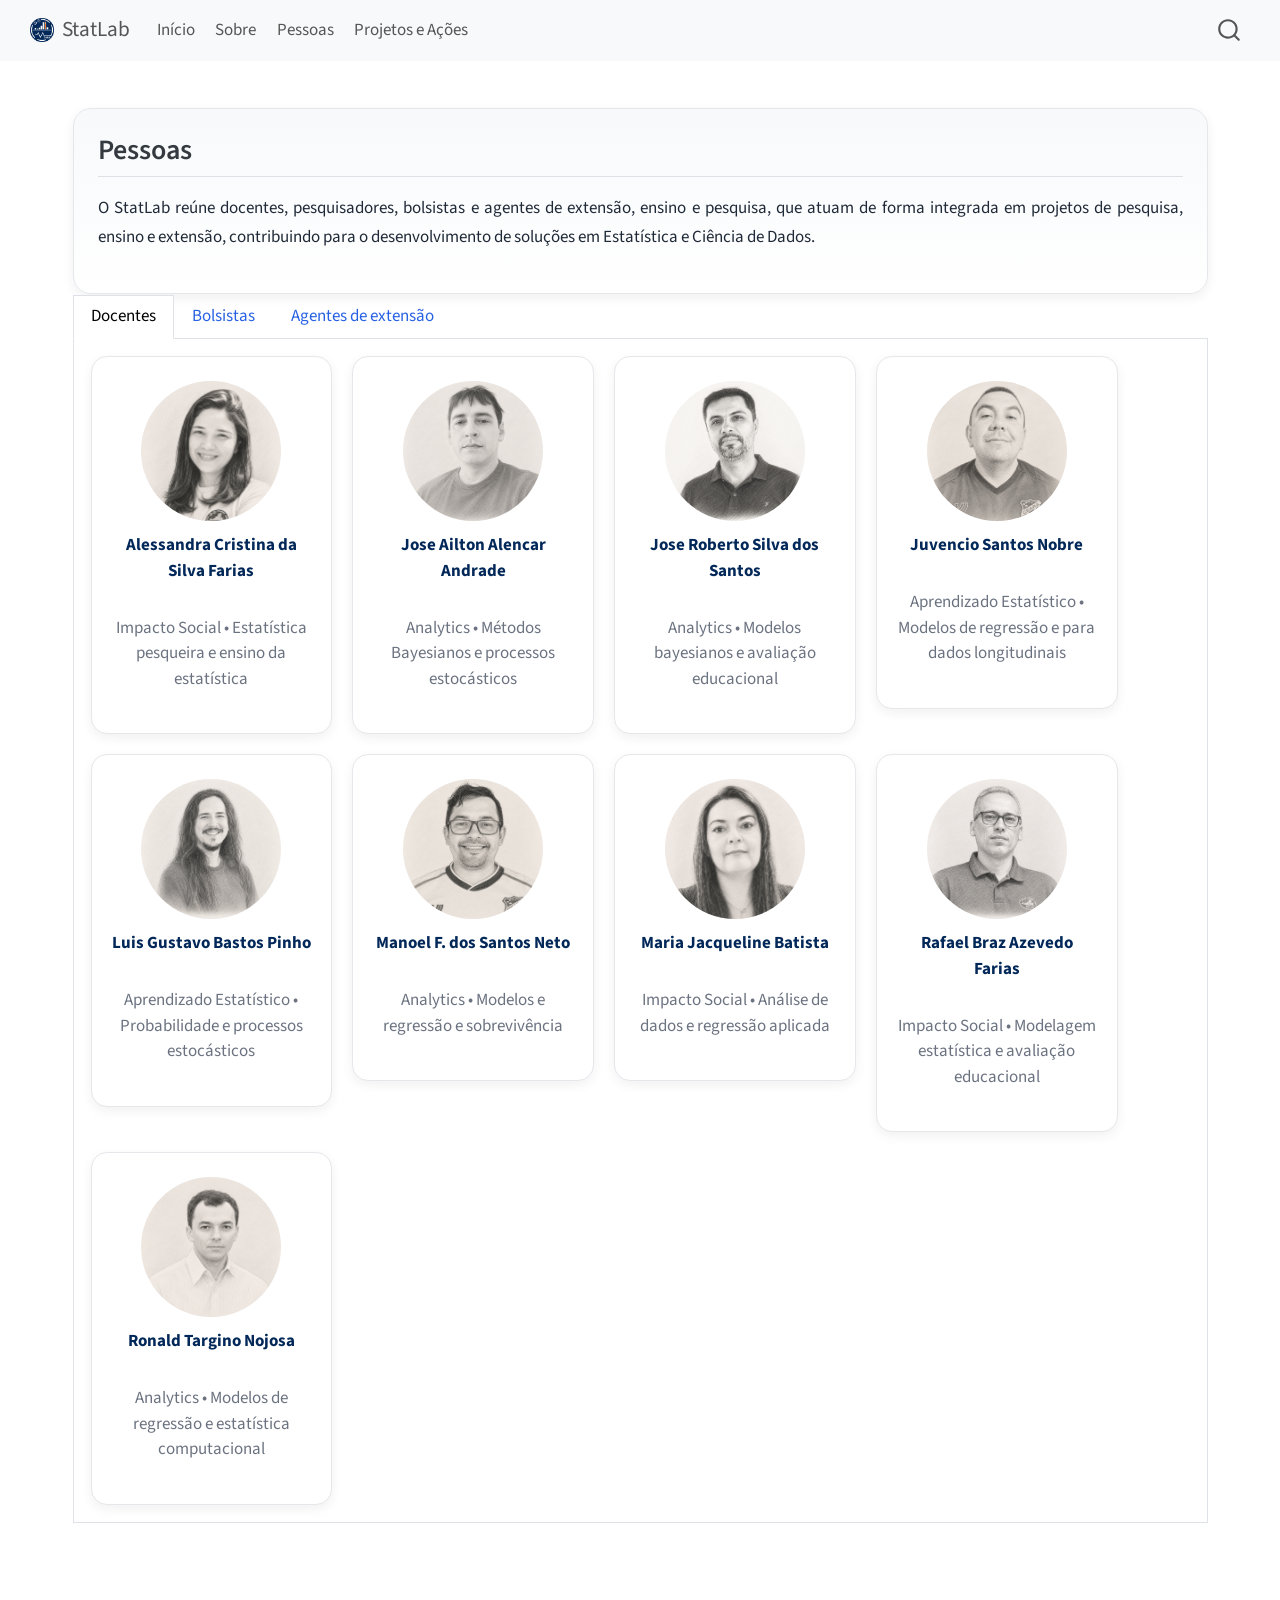
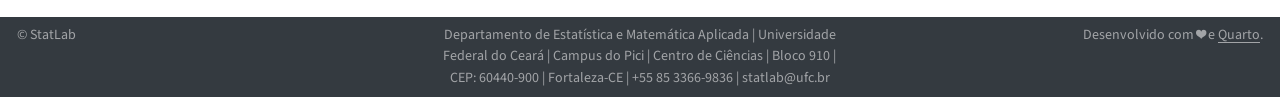
==== commit ae97378f: "fotos" ====
--- a/docs/pessoas/index.html
+++ b/docs/pessoas/index.html
@@ -141,39 +141,39 @@
 <div id="tabset-1-1" class="tab-pane active" role="tabpanel" aria-labelledby="tabset-1-1-tab">
 <div class="grid">
 <div class="g-col-3 membro-card">
-<p><img src="images/Alessandra_PB.png" class="img-fluid" style="width:100.0%"> <strong>Alessandra Cristina da Silva Farias</strong><br>
+<p><img src="images/Alessandra_grafite.png" class="img-fluid" style="width:100.0%"> <strong>Alessandra Cristina da Silva Farias</strong><br>
 Impacto Social • Estatística pesqueira e ensino da estatística</p>
 </div>
 <div class="g-col-3 membro-card">
-<p><img src="images/Ailton_PB.png" class="img-fluid" style="width:100.0%"> <strong>Jose Ailton Alencar Andrade</strong><br>
+<p><img src="images/Ailton_grafite.png" class="img-fluid" style="width:100.0%"> <strong>Jose Ailton Alencar Andrade</strong><br>
 Analytics • Métodos Bayesianos e processos estocásticos</p>
 </div>
 <div class="g-col-3 membro-card">
-<p><img src="images/Roberto_PB.png" class="img-fluid" style="width:100.0%"> <strong>Jose Roberto Silva dos Santos</strong><br>
+<p><img src="images/Roberto_grafite.png" class="img-fluid" style="width:100.0%"> <strong>Jose Roberto Silva dos Santos</strong><br>
 Analytics • Modelos bayesianos e avaliação educacional</p>
 </div>
 <div class="g-col-3 membro-card">
-<p><img src="images/Juvencio_PB.png" class="img-fluid" style="width:100.0%"> <strong>Juvencio Santos Nobre</strong><br>
+<p><img src="images/Juvencio_grafite.png" class="img-fluid" style="width:100.0%"> <strong>Juvencio Santos Nobre</strong><br>
 Aprendizado Estatístico • Modelos de regressão e para dados longitudinais</p>
 </div>
 <div class="g-col-3 membro-card">
-<p><img src="images/Gustavo_PB.png" class="img-fluid" style="width:100.0%"> <strong>Luis Gustavo Bastos Pinho</strong><br>
+<p><img src="images/Gustavo_grafite.png" class="img-fluid" style="width:100.0%"> <strong>Luis Gustavo Bastos Pinho</strong><br>
 Aprendizado Estatístico • Probabilidade e processos estocásticos</p>
 </div>
 <div class="g-col-3 membro-card">
-<p><img src="images/Manoel_PB.png" class="img-fluid" style="width:100.0%"> <strong>Manoel F. dos Santos Neto</strong><br>
+<p><img src="images/Manoel_grafite.png" class="img-fluid" style="width:100.0%"> <strong>Manoel F. dos Santos Neto</strong><br>
 Analytics • Modelos e regressão e sobrevivência</p>
 </div>
 <div class="g-col-3 membro-card">
-<p><img src="images/Jacqueline_PB.png" class="img-fluid" style="width:100.0%"> <strong>Maria Jacqueline Batista</strong><br>
+<p><img src="images/Jacqueline_grafite.png" class="img-fluid" style="width:100.0%"> <strong>Maria Jacqueline Batista</strong><br>
 Impacto Social • Análise de dados e regressão aplicada</p>
 </div>
 <div class="g-col-3 membro-card">
-<p><img src="images/Rafael_PB.png" class="img-fluid" style="width:100.0%"> <strong>Rafael Braz Azevedo Farias</strong><br>
+<p><img src="images/Rafael_grafite.png" class="img-fluid" style="width:100.0%"> <strong>Rafael Braz Azevedo Farias</strong><br>
 Impacto Social • Modelagem estatística e avaliação educacional</p>
 </div>
 <div class="g-col-3 membro-card">
-<p><img src="images/Ronald_PB.png" class="img-fluid" style="width:100.0%"> <strong>Ronald Targino Nojosa</strong><br>
+<p><img src="images/Ronald_grafite.png" class="img-fluid" style="width:100.0%"> <strong>Ronald Targino Nojosa</strong><br>
 Analytics • Modelos de regressão e estatística computacional</p>
 </div>
 </div>
